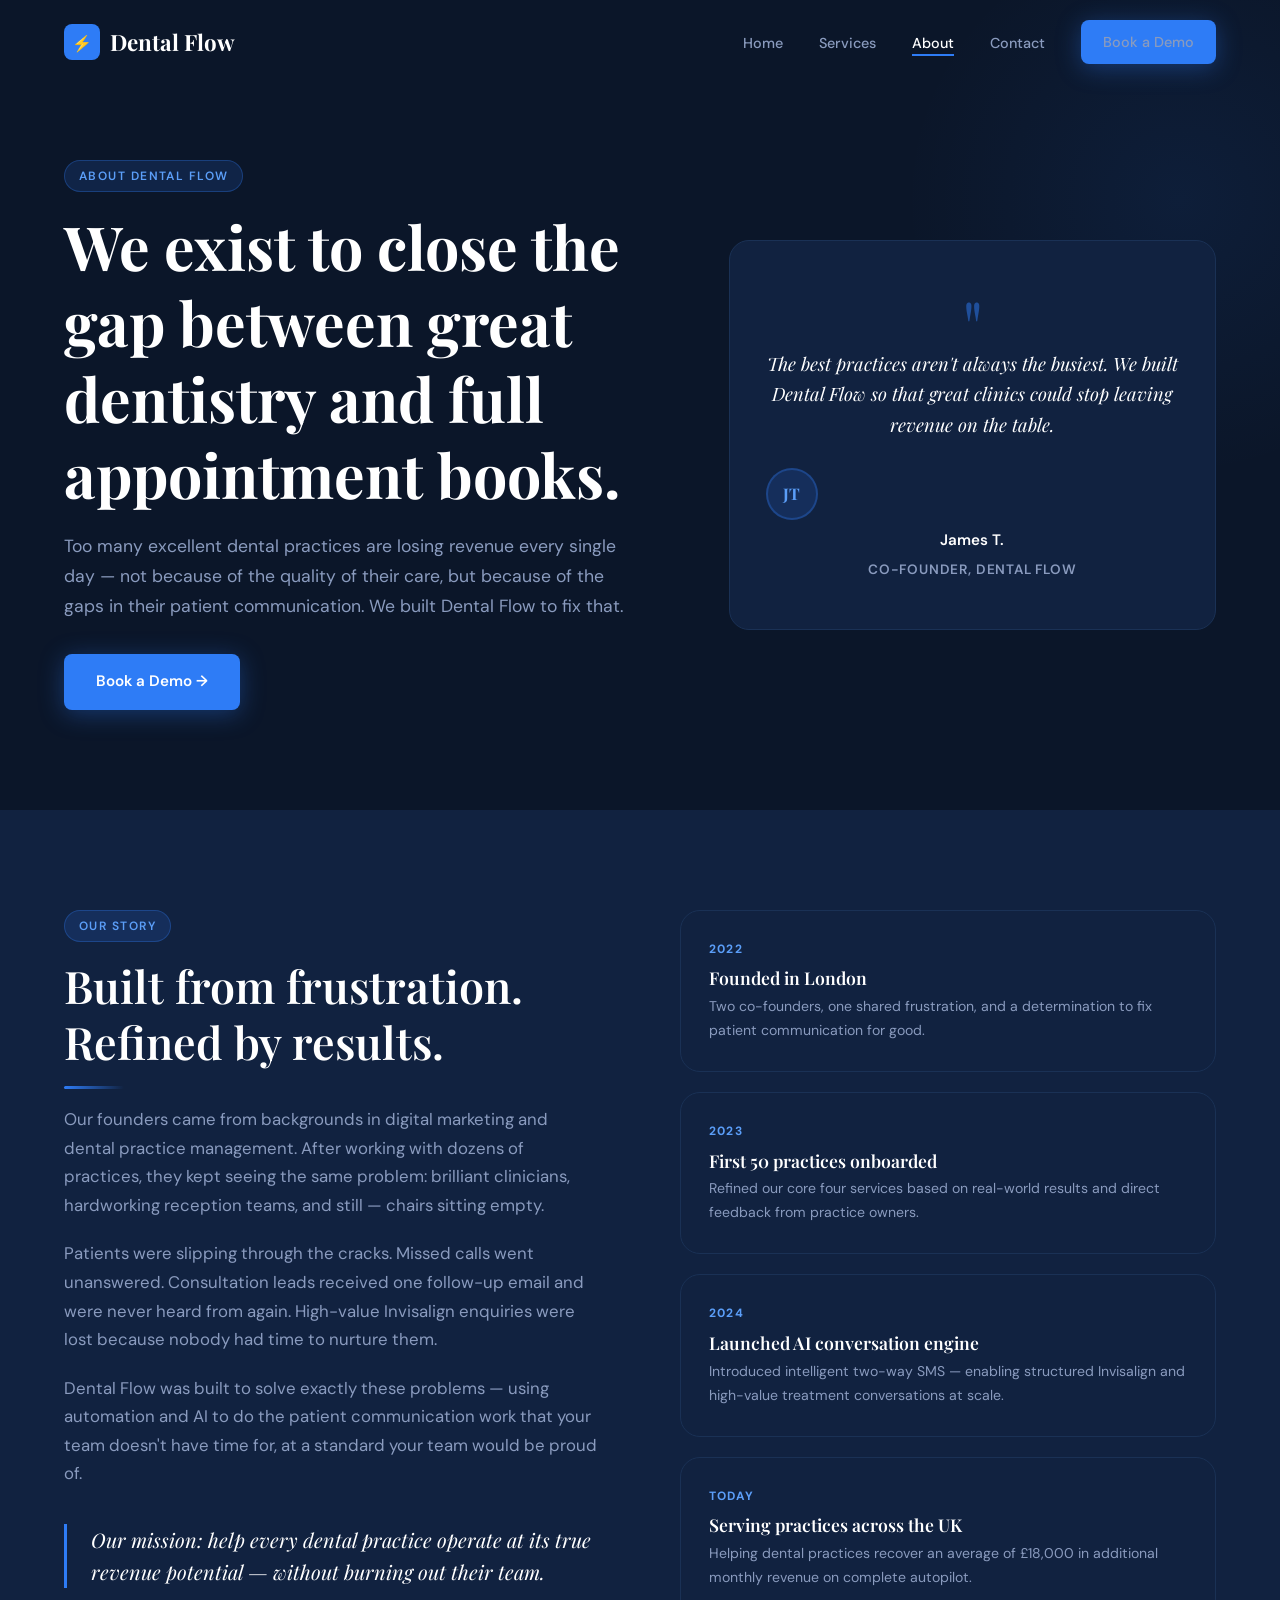
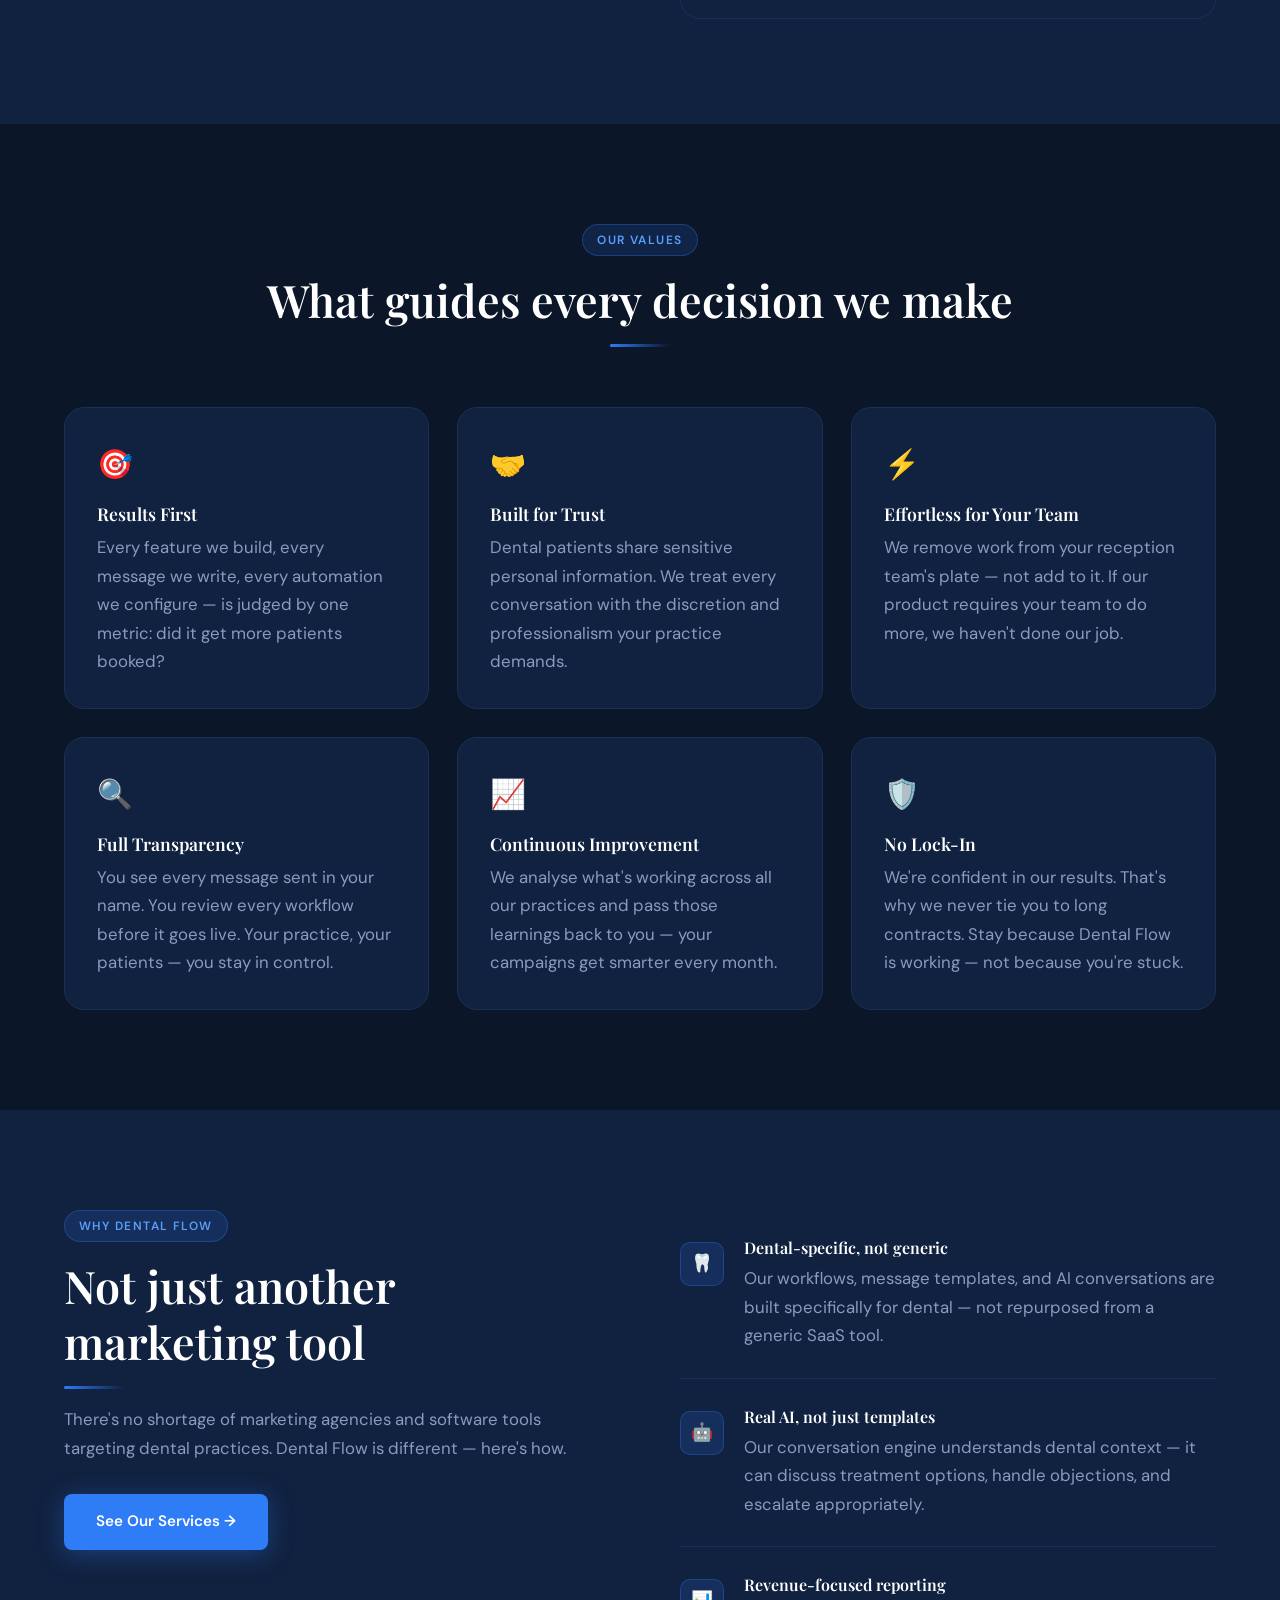
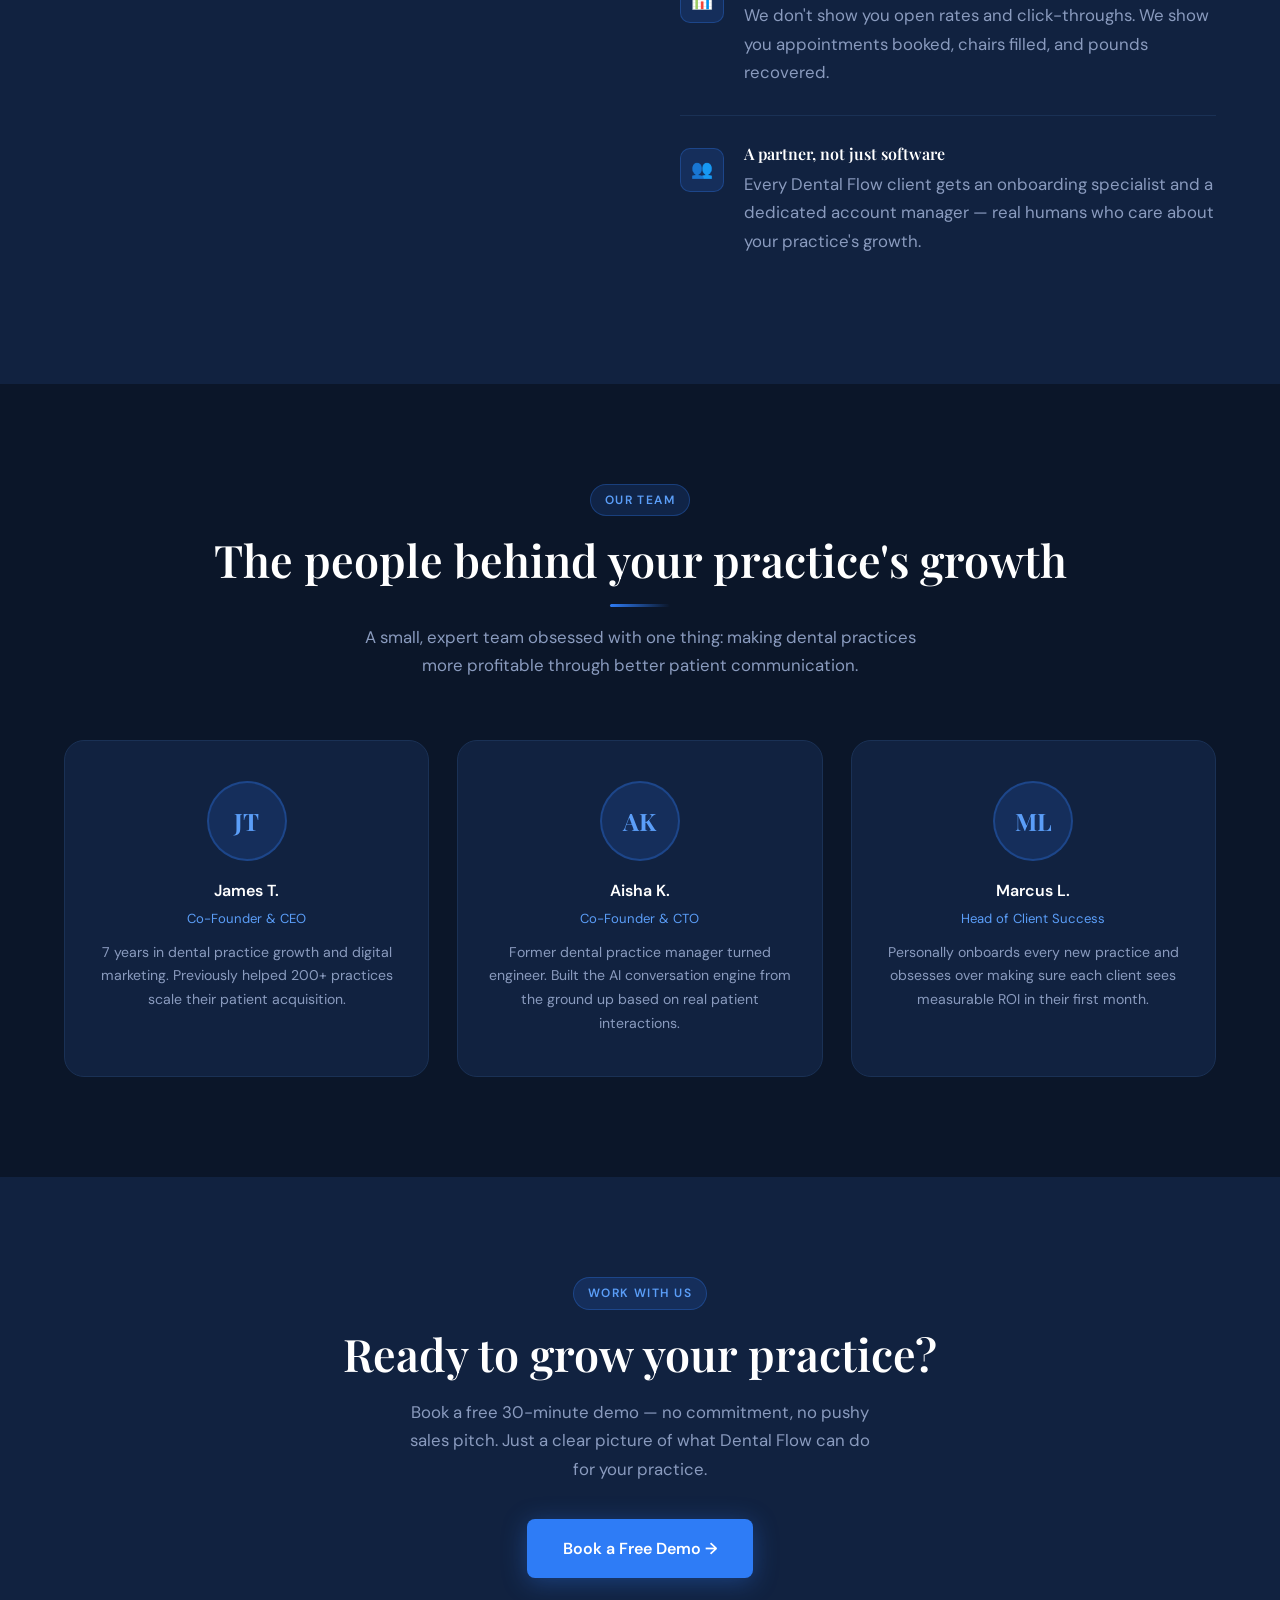
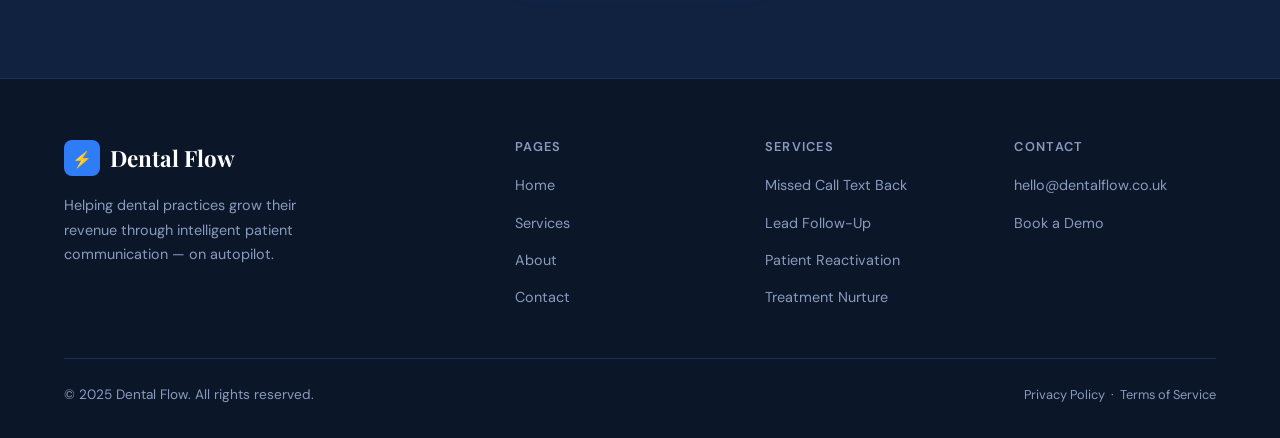
==== about.html @ a48b5366 "Add files via upload" ====
<!DOCTYPE html>
<html lang="en">
<head>
  <meta charset="UTF-8" />
  <meta name="viewport" content="width=device-width, initial-scale=1.0" />
  <title>About — Dental Flow</title>
  <meta name="description" content="Learn about Dental Flow — who we are, why we built this, and the values that drive every decision we make for dental practices." />
  <style>
/* ============================================================
   DENTAL FLOW — Global Stylesheet
   Edit colors in :root to rebrand instantly.
   Fonts: Playfair Display (headings) + DM Sans (body)
   ============================================================ */

/* ---------- Google Fonts ---------- */
@import url('https://fonts.googleapis.com/css2?family=Playfair+Display:wght@500;600;700&family=DM+Sans:wght@300;400;500;600&display=swap');

/* ---------- CSS Variables (change these to rebrand) ---------- */
:root {
  --navy:       #0B1629;   /* primary dark background */
  --navy-mid:   #112240;   /* card / section backgrounds */
  --navy-light: #1a3155;   /* borders, subtle dividers */
  --white:      #FFFFFF;
  --off-white:  #F4F7FB;   /* light-page backgrounds */
  --blue:       #2E7CF6;   /* primary accent */
  --blue-soft:  #5B9EF8;   /* lighter accent */
  --blue-glow:  rgba(46,124,246,0.15);
  --text-main:  #E8EDF5;   /* body text on dark */
  --text-muted: #8A9BBE;   /* secondary text on dark */
  --text-dark:  #1C2B45;   /* body text on light */
  --gold:       #C9A84C;   /* optional premium accent */
  --radius:     12px;
  --radius-lg:  20px;
  --shadow:     0 8px 40px rgba(0,0,0,0.25);
  --transition: 0.3s ease;
  --max-w:      1160px;
}

/* ---------- Reset ---------- */
*, *::before, *::after { box-sizing: border-box; margin: 0; padding: 0; }
html { scroll-behavior: smooth; }
body {
  font-family: 'DM Sans', sans-serif;
  font-size: 16px;
  line-height: 1.7;
  background: var(--navy);
  color: var(--text-main);
  -webkit-font-smoothing: antialiased;
}
img { max-width: 100%; display: block; }
a { color: inherit; text-decoration: none; }
ul { list-style: none; }

/* ---------- Typography ---------- */
h1, h2, h3, h4 {
  font-family: 'Playfair Display', serif;
  line-height: 1.25;
  color: var(--white);
}
h1 { font-size: clamp(2.4rem, 5vw, 3.8rem); font-weight: 700; }
h2 { font-size: clamp(1.8rem, 3.5vw, 2.8rem); font-weight: 600; }
h3 { font-size: clamp(1.2rem, 2vw, 1.5rem); font-weight: 600; }
h4 { font-size: 1.1rem; font-weight: 600; }
p { color: var(--text-muted); font-size: 1.05rem; }

/* ---------- Utilities ---------- */
.container {
  width: 90%;
  max-width: var(--max-w);
  margin: 0 auto;
}
.section { padding: 100px 0; }
.section--light {
  background: var(--off-white);
  color: var(--text-dark);
}
.section--light h1,
.section--light h2,
.section--light h3,
.section--light h4 { color: var(--text-dark); }
.section--light p { color: #4a5d7a; }
.section--mid { background: var(--navy-mid); }

.tag {
  display: inline-block;
  font-family: 'DM Sans', sans-serif;
  font-size: 0.75rem;
  font-weight: 600;
  letter-spacing: 0.12em;
  text-transform: uppercase;
  color: var(--blue-soft);
  background: var(--blue-glow);
  border: 1px solid rgba(46,124,246,0.3);
  padding: 5px 14px;
  border-radius: 50px;
  margin-bottom: 16px;
}
.center { text-align: center; }
.grid-2 { display: grid; grid-template-columns: 1fr 1fr; gap: 32px; }
.grid-3 { display: grid; grid-template-columns: repeat(3, 1fr); gap: 28px; }
.grid-4 { display: grid; grid-template-columns: repeat(4, 1fr); gap: 24px; }

/* ---------- Buttons ---------- */
.btn {
  display: inline-flex;
  align-items: center;
  gap: 8px;
  padding: 15px 32px;
  border-radius: 8px;
  font-family: 'DM Sans', sans-serif;
  font-size: 0.95rem;
  font-weight: 600;
  cursor: pointer;
  border: none;
  transition: var(--transition);
  white-space: nowrap;
}
.btn-primary {
  background: var(--blue);
  color: var(--white);
  box-shadow: 0 4px 24px rgba(46,124,246,0.35);
}
.btn-primary:hover {
  background: #1a6ae8;
  box-shadow: 0 6px 32px rgba(46,124,246,0.5);
  transform: translateY(-2px);
}
.btn-outline {
  background: transparent;
  color: var(--white);
  border: 1.5px solid rgba(255,255,255,0.3);
}
.btn-outline:hover {
  border-color: var(--blue-soft);
  color: var(--blue-soft);
  transform: translateY(-2px);
}
.btn-ghost {
  background: transparent;
  color: var(--blue-soft);
  padding: 0;
  font-size: 0.95rem;
}
.btn-ghost:hover { color: var(--white); }

/* ---------- Navigation ---------- */
nav {
  position: fixed;
  top: 0; left: 0; right: 0;
  z-index: 1000;
  padding: 20px 0;
  transition: var(--transition);
}
nav.scrolled {
  background: rgba(11,22,41,0.95);
  backdrop-filter: blur(12px);
  padding: 14px 0;
  box-shadow: 0 2px 30px rgba(0,0,0,0.3);
}
.nav-inner {
  display: flex;
  align-items: center;
  justify-content: space-between;
}

/* LOGO — replace text with <img> tag if you have a logo file */
.logo {
  display: flex;
  align-items: center;
  gap: 10px;
  font-family: 'Playfair Display', serif;
  font-size: 1.4rem;
  font-weight: 700;
  color: var(--white);
}
.logo-icon {
  width: 36px; height: 36px;
  background: var(--blue);
  border-radius: 8px;
  display: flex; align-items: center; justify-content: center;
  font-size: 1rem;
}
.nav-links {
  display: flex;
  align-items: center;
  gap: 36px;
}
.nav-links a {
  font-size: 0.9rem;
  font-weight: 500;
  color: var(--text-muted);
  transition: var(--transition);
  position: relative;
}
.nav-links a::after {
  content: '';
  position: absolute;
  bottom: -4px; left: 0; right: 0;
  height: 2px;
  background: var(--blue);
  transform: scaleX(0);
  transition: var(--transition);
}
.nav-links a:hover { color: var(--white); }
.nav-links a:hover::after { transform: scaleX(1); }
.nav-links a.active { color: var(--white); }
.nav-links a.active::after { transform: scaleX(1); }

/* Mobile hamburger */
.hamburger {
  display: none;
  flex-direction: column;
  gap: 5px;
  cursor: pointer;
  padding: 4px;
  background: none;
  border: none;
}
.hamburger span {
  display: block;
  width: 24px; height: 2px;
  background: var(--white);
  transition: var(--transition);
  border-radius: 2px;
}
.hamburger.open span:nth-child(1) { transform: translateY(7px) rotate(45deg); }
.hamburger.open span:nth-child(2) { opacity: 0; }
.hamburger.open span:nth-child(3) { transform: translateY(-7px) rotate(-45deg); }

/* ---------- Cards ---------- */
.card {
  background: var(--navy-mid);
  border: 1px solid var(--navy-light);
  border-radius: var(--radius-lg);
  padding: 36px 30px;
  transition: var(--transition);
}
.card:hover {
  border-color: rgba(46,124,246,0.4);
  box-shadow: 0 8px 40px rgba(46,124,246,0.12);
  transform: translateY(-4px);
}
.card-icon {
  width: 52px; height: 52px;
  border-radius: 12px;
  background: var(--blue-glow);
  border: 1px solid rgba(46,124,246,0.3);
  display: flex; align-items: center; justify-content: center;
  font-size: 1.4rem;
  margin-bottom: 20px;
}
.card h3 { margin-bottom: 10px; }
.card p { font-size: 0.95rem; }

/* ---------- Section Headers ---------- */
.section-header { margin-bottom: 60px; }
.section-header h2 { margin-bottom: 16px; }
.section-header p { font-size: 1.05rem; max-width: 560px; }
.section-header.center p { margin: 0 auto; }

/* ---------- Divider line ---------- */
.divider {
  width: 60px; height: 3px;
  background: linear-gradient(90deg, var(--blue), transparent);
  border-radius: 3px;
  margin: 16px 0;
}
.center .divider { margin: 16px auto; }

/* ---------- Footer ---------- */
footer {
  background: var(--navy);
  border-top: 1px solid var(--navy-light);
  padding: 60px 0 32px;
}
.footer-grid {
  display: grid;
  grid-template-columns: 2fr 1fr 1fr 1fr;
  gap: 48px;
  margin-bottom: 48px;
}
.footer-brand p {
  font-size: 0.9rem;
  margin: 16px 0 24px;
  max-width: 260px;
}
.footer-col h4 {
  font-family: 'DM Sans', sans-serif;
  font-size: 0.8rem;
  font-weight: 600;
  letter-spacing: 0.1em;
  text-transform: uppercase;
  color: var(--text-muted);
  margin-bottom: 16px;
}
.footer-col ul { display: flex; flex-direction: column; gap: 10px; }
.footer-col ul li a {
  font-size: 0.9rem;
  color: var(--text-muted);
  transition: var(--transition);
}
.footer-col ul li a:hover { color: var(--blue-soft); }
.footer-bottom {
  padding-top: 24px;
  border-top: 1px solid var(--navy-light);
  display: flex;
  align-items: center;
  justify-content: space-between;
  flex-wrap: wrap;
  gap: 12px;
}
.footer-bottom p { font-size: 0.85rem; }

/* ---------- Animations ---------- */
@keyframes fadeUp {
  from { opacity: 0; transform: translateY(28px); }
  to   { opacity: 1; transform: translateY(0); }
}
@keyframes fadeIn {
  from { opacity: 0; }
  to   { opacity: 1; }
}
@keyframes pulse-dot {
  0%, 100% { transform: scale(1); opacity: 1; }
  50%       { transform: scale(1.3); opacity: 0.6; }
}
.animate-up { animation: fadeUp 0.7s ease forwards; }
.animate-in { animation: fadeIn 0.6s ease forwards; }
[data-animate] { opacity: 0; transform: translateY(24px); transition: opacity 0.6s ease, transform 0.6s ease; }
[data-animate].visible { opacity: 1; transform: translateY(0); }

/* ---------- Form Elements ---------- */
.form-group { display: flex; flex-direction: column; gap: 6px; }
.form-group label {
  font-size: 0.85rem;
  font-weight: 600;
  color: var(--text-muted);
  letter-spacing: 0.04em;
}
.form-group input,
.form-group textarea,
.form-group select {
  background: var(--navy-mid);
  border: 1px solid var(--navy-light);
  border-radius: 8px;
  padding: 13px 16px;
  color: var(--white);
  font-family: 'DM Sans', sans-serif;
  font-size: 0.95rem;
  transition: var(--transition);
  outline: none;
  width: 100%;
}
.form-group input:focus,
.form-group textarea:focus,
.form-group select:focus {
  border-color: var(--blue);
  box-shadow: 0 0 0 3px var(--blue-glow);
}
.form-group textarea { resize: vertical; min-height: 120px; }
.form-group select option { background: var(--navy-mid); }
.form-row { display: grid; grid-template-columns: 1fr 1fr; gap: 20px; }

/* ---------- Responsive ---------- */
@media (max-width: 1024px) {
  .grid-4 { grid-template-columns: repeat(2, 1fr); }
  .footer-grid { grid-template-columns: 1fr 1fr; gap: 36px; }
}
@media (max-width: 768px) {
  .section { padding: 72px 0; }
  .grid-2, .grid-3, .grid-4 { grid-template-columns: 1fr; }
  .form-row { grid-template-columns: 1fr; }
  .nav-links {
    display: none;
    position: fixed;
    top: 0; left: 0; right: 0; bottom: 0;
    background: var(--navy);
    flex-direction: column;
    justify-content: center;
    align-items: center;
    gap: 36px;
    z-index: 999;
  }
  .nav-links.open { display: flex; }
  .nav-links a { font-size: 1.3rem; }
  .hamburger { display: flex; z-index: 1001; }
  .footer-grid { grid-template-columns: 1fr; gap: 32px; }
  .footer-bottom { flex-direction: column; text-align: center; }
}

  </style>

  <style>
    .page-hero {
      padding: 160px 0 100px;
      position: relative;
      overflow: hidden;
    }
    .page-hero::before {
      content: '';
      position: absolute;
      top: -100px; right: -200px;
      width: 600px; height: 600px;
      background: radial-gradient(circle, rgba(46,124,246,0.08) 0%, transparent 65%);
      pointer-events: none;
    }
    .page-hero-inner {
      display: grid;
      grid-template-columns: 1.2fr 1fr;
      gap: 80px;
      align-items: center;
    }
    .page-hero h1 { margin-bottom: 20px; }
    .page-hero p { font-size: 1.1rem; margin-bottom: 32px; }

    /* Mission statement pull-quote */
    .mission-quote {
      border-left: 3px solid var(--blue);
      padding-left: 24px;
      margin: 36px 0;
    }
    .mission-quote p {
      font-family: 'Playfair Display', serif;
      font-size: 1.25rem;
      font-style: italic;
      color: var(--white);
      line-height: 1.6;
    }

    /* Story section */
    .story-grid {
      display: grid;
      grid-template-columns: 1fr 1fr;
      gap: 80px;
      align-items: start;
    }
    .story-visual {
      background: var(--navy-mid);
      border: 1px solid var(--navy-light);
      border-radius: var(--radius-lg);
      padding: 48px 36px;
      text-align: center;
    }
    .big-quote {
      font-family: 'Playfair Display', serif;
      font-size: 4.5rem;
      line-height: 1;
      color: var(--blue);
      opacity: 0.5;
      margin-bottom: -12px;
    }
    .story-visual p {
      font-family: 'Playfair Display', serif;
      font-style: italic;
      font-size: 1.15rem;
      color: var(--white);
      line-height: 1.65;
      margin-bottom: 28px;
    }
    .story-name {
      font-size: 0.85rem;
      font-weight: 600;
      color: var(--text-muted);
      letter-spacing: 0.06em;
      text-transform: uppercase;
    }

    /* Values grid */
    .value-card {
      background: var(--navy-mid);
      border: 1px solid var(--navy-light);
      border-radius: var(--radius-lg);
      padding: 32px;
    }
    .value-card:hover {
      border-color: rgba(46,124,246,0.35);
    }
    .value-icon { font-size: 1.8rem; margin-bottom: 14px; }
    .value-card h3 { font-size: 1.1rem; margin-bottom: 8px; }

    /* Team section */
    .team-grid {
      display: grid;
      grid-template-columns: repeat(3, 1fr);
      gap: 28px;
    }
    .team-card {
      text-align: center;
      background: var(--navy-mid);
      border: 1px solid var(--navy-light);
      border-radius: var(--radius-lg);
      padding: 40px 28px;
      transition: var(--transition);
    }
    .team-card:hover {
      border-color: rgba(46,124,246,0.35);
      transform: translateY(-4px);
    }
    /* Replace .team-photo with an <img> tag for real team photos */
    .team-photo {
      width: 80px; height: 80px;
      border-radius: 50%;
      background: var(--blue-glow);
      border: 2px solid rgba(46,124,246,0.3);
      margin: 0 auto 16px;
      display: flex; align-items: center; justify-content: center;
      font-family: 'Playfair Display', serif;
      font-size: 1.5rem;
      font-weight: 700;
      color: var(--blue-soft);
    }
    .team-name { font-weight: 600; color: var(--white); margin-bottom: 4px; }
    .team-role { font-size: 0.82rem; color: var(--blue-soft); margin-bottom: 10px; }
    .team-card p { font-size: 0.88rem; }

    /* Difference items */
    .diff-list { display: flex; flex-direction: column; gap: 0; }
    .diff-item {
      display: grid;
      grid-template-columns: 44px 1fr;
      gap: 20px;
      align-items: start;
      padding: 28px 0;
      border-bottom: 1px solid var(--navy-light);
    }
    .diff-item:last-child { border-bottom: none; }
    .diff-icon {
      width: 44px; height: 44px;
      background: var(--blue-glow);
      border: 1px solid rgba(46,124,246,0.3);
      border-radius: 10px;
      display: flex; align-items: center; justify-content: center;
      font-size: 1.1rem;
      flex-shrink: 0;
      margin-top: 4px;
    }
    .diff-item h3 { font-size: 1rem; margin-bottom: 6px; }

    @media (max-width: 900px) {
      .page-hero-inner, .story-grid { grid-template-columns: 1fr; gap: 48px; }
      .team-grid { grid-template-columns: 1fr 1fr; }
    }
    @media (max-width: 600px) {
      .team-grid { grid-template-columns: 1fr; }
    }
  </style>
</head>
<body>

  <!-- NAV -->
  <nav id="navbar">
    <div class="container nav-inner">
      <a href="index.html" class="logo">
        <div class="logo-icon">⚡</div>
        Dental Flow
      </a>
      <ul class="nav-links" id="nav-links">
        <li><a href="index.html">Home</a></li>
        <li><a href="services.html">Services</a></li>
        <li><a href="about.html">About</a></li>
        <li><a href="contact.html">Contact</a></li>
        <li><a href="contact.html" class="btn btn-primary" style="padding:10px 22px;">Book a Demo</a></li>
      </ul>
      <button class="hamburger" id="hamburger" aria-label="Toggle menu">
        <span></span><span></span><span></span>
      </button>
    </div>
  </nav>

  <!-- PAGE HERO -->
  <section class="page-hero">
    <div class="container">
      <div class="page-hero-inner">
        <div data-animate>
          <div class="tag">About Dental Flow</div>
          <h1>We exist to close the gap between great dentistry and full appointment books.</h1>
          <p>Too many excellent dental practices are losing revenue every single day — not because of the quality of their care, but because of the gaps in their patient communication. We built Dental Flow to fix that.</p>
          <a href="contact.html" class="btn btn-primary">Book a Demo →</a>
        </div>
        <div class="story-visual" data-animate data-delay="2">
          <div class="big-quote">"</div>
          <p>The best practices aren't always the busiest. We built Dental Flow so that great clinics could stop leaving revenue on the table.</p>
          <div class="team-photo" style="width:52px;height:52px;font-size:1rem;margin:0 0 8px;">
            <!-- Replace with founder photo -->
            JT
          </div>
          <div class="team-name" style="font-size:0.95rem;">James T.</div>
          <div class="story-name">Co-founder, Dental Flow</div>
        </div>
      </div>
    </div>
  </section>

  <!-- OUR STORY -->
  <section class="section section--mid">
    <div class="container">
      <div class="story-grid">
        <div data-animate>
          <div class="tag">Our Story</div>
          <h2>Built from frustration. Refined by results.</h2>
          <div class="divider"></div>
          <p style="margin-bottom:20px;">Our founders came from backgrounds in digital marketing and dental practice management. After working with dozens of practices, they kept seeing the same problem: brilliant clinicians, hardworking reception teams, and still — chairs sitting empty.</p>
          <p style="margin-bottom:20px;">Patients were slipping through the cracks. Missed calls went unanswered. Consultation leads received one follow-up email and were never heard from again. High-value Invisalign enquiries were lost because nobody had time to nurture them.</p>
          <p>Dental Flow was built to solve exactly these problems — using automation and AI to do the patient communication work that your team doesn't have time for, at a standard your team would be proud of.</p>
          <div class="mission-quote">
            <p>Our mission: help every dental practice operate at its true revenue potential — without burning out their team.</p>
          </div>
        </div>
        <div style="display:flex; flex-direction:column; gap:20px;" data-animate data-delay="2">
          <!-- Timeline of milestones — update with real dates -->
          <div class="card" style="padding:28px;">
            <div style="font-size:0.75rem;font-weight:700;letter-spacing:0.1em;text-transform:uppercase;color:var(--blue-soft);margin-bottom:8px;">2022</div>
            <h4 style="margin-bottom:6px;">Founded in London</h4>
            <p style="font-size:0.88rem;">Two co-founders, one shared frustration, and a determination to fix patient communication for good.</p>
          </div>
          <div class="card" style="padding:28px;">
            <div style="font-size:0.75rem;font-weight:700;letter-spacing:0.1em;text-transform:uppercase;color:var(--blue-soft);margin-bottom:8px;">2023</div>
            <h4 style="margin-bottom:6px;">First 50 practices onboarded</h4>
            <p style="font-size:0.88rem;">Refined our core four services based on real-world results and direct feedback from practice owners.</p>
          </div>
          <div class="card" style="padding:28px;">
            <div style="font-size:0.75rem;font-weight:700;letter-spacing:0.1em;text-transform:uppercase;color:var(--blue-soft);margin-bottom:8px;">2024</div>
            <h4 style="margin-bottom:6px;">Launched AI conversation engine</h4>
            <p style="font-size:0.88rem;">Introduced intelligent two-way SMS — enabling structured Invisalign and high-value treatment conversations at scale.</p>
          </div>
          <div class="card" style="padding:28px;">
            <div style="font-size:0.75rem;font-weight:700;letter-spacing:0.1em;text-transform:uppercase;color:var(--blue-soft);margin-bottom:8px;">Today</div>
            <h4 style="margin-bottom:6px;">Serving practices across the UK</h4>
            <p style="font-size:0.88rem;">Helping dental practices recover an average of £18,000 in additional monthly revenue on complete autopilot.</p>
          </div>
        </div>
      </div>
    </div>
  </section>

  <!-- OUR VALUES -->
  <section class="section">
    <div class="container">
      <div class="section-header center">
        <div class="tag">Our Values</div>
        <h2>What guides every decision we make</h2>
        <div class="divider"></div>
      </div>
      <div class="grid-3">
        <div class="value-card" data-animate data-delay="1">
          <div class="value-icon">🎯</div>
          <h3>Results First</h3>
          <p>Every feature we build, every message we write, every automation we configure — is judged by one metric: did it get more patients booked?</p>
        </div>
        <div class="value-card" data-animate data-delay="2">
          <div class="value-icon">🤝</div>
          <h3>Built for Trust</h3>
          <p>Dental patients share sensitive personal information. We treat every conversation with the discretion and professionalism your practice demands.</p>
        </div>
        <div class="value-card" data-animate data-delay="3">
          <div class="value-icon">⚡</div>
          <h3>Effortless for Your Team</h3>
          <p>We remove work from your reception team's plate — not add to it. If our product requires your team to do more, we haven't done our job.</p>
        </div>
        <div class="value-card" data-animate data-delay="1">
          <div class="value-icon">🔍</div>
          <h3>Full Transparency</h3>
          <p>You see every message sent in your name. You review every workflow before it goes live. Your practice, your patients — you stay in control.</p>
        </div>
        <div class="value-card" data-animate data-delay="2">
          <div class="value-icon">📈</div>
          <h3>Continuous Improvement</h3>
          <p>We analyse what's working across all our practices and pass those learnings back to you — your campaigns get smarter every month.</p>
        </div>
        <div class="value-card" data-animate data-delay="3">
          <div class="value-icon">🛡️</div>
          <h3>No Lock-In</h3>
          <p>We're confident in our results. That's why we never tie you to long contracts. Stay because Dental Flow is working — not because you're stuck.</p>
        </div>
      </div>
    </div>
  </section>

  <!-- WHAT MAKES US DIFFERENT -->
  <section class="section section--mid">
    <div class="container">
      <div class="grid-2" style="gap:80px; align-items:start;">
        <div data-animate>
          <div class="tag">Why Dental Flow</div>
          <h2>Not just another marketing tool</h2>
          <div class="divider"></div>
          <p style="margin-bottom:32px;">There's no shortage of marketing agencies and software tools targeting dental practices. Dental Flow is different — here's how.</p>
          <a href="services.html" class="btn btn-primary">See Our Services →</a>
        </div>
        <div class="diff-list" data-animate data-delay="2">
          <div class="diff-item">
            <div class="diff-icon">🦷</div>
            <div>
              <h3>Dental-specific, not generic</h3>
              <p>Our workflows, message templates, and AI conversations are built specifically for dental — not repurposed from a generic SaaS tool.</p>
            </div>
          </div>
          <div class="diff-item">
            <div class="diff-icon">🤖</div>
            <div>
              <h3>Real AI, not just templates</h3>
              <p>Our conversation engine understands dental context — it can discuss treatment options, handle objections, and escalate appropriately.</p>
            </div>
          </div>
          <div class="diff-item">
            <div class="diff-icon">📊</div>
            <div>
              <h3>Revenue-focused reporting</h3>
              <p>We don't show you open rates and click-throughs. We show you appointments booked, chairs filled, and pounds recovered.</p>
            </div>
          </div>
          <div class="diff-item">
            <div class="diff-icon">👥</div>
            <div>
              <h3>A partner, not just software</h3>
              <p>Every Dental Flow client gets an onboarding specialist and a dedicated account manager — real humans who care about your practice's growth.</p>
            </div>
          </div>
        </div>
      </div>
    </div>
  </section>

  <!-- TEAM SECTION -->
  <!-- Replace placeholder initials/names/roles with your real team details -->
  <section class="section">
    <div class="container">
      <div class="section-header center">
        <div class="tag">Our Team</div>
        <h2>The people behind your practice's growth</h2>
        <div class="divider"></div>
        <p>A small, expert team obsessed with one thing: making dental practices more profitable through better patient communication.</p>
      </div>
      <div class="team-grid">
        <div class="team-card" data-animate data-delay="1">
          <!-- Replace .team-photo div with <img src="images/james.jpg" ...> for real photos -->
          <div class="team-photo">JT</div>
          <div class="team-name">James T.</div>
          <div class="team-role">Co-Founder & CEO</div>
          <p>7 years in dental practice growth and digital marketing. Previously helped 200+ practices scale their patient acquisition.</p>
        </div>
        <div class="team-card" data-animate data-delay="2">
          <div class="team-photo">AK</div>
          <div class="team-name">Aisha K.</div>
          <div class="team-role">Co-Founder & CTO</div>
          <p>Former dental practice manager turned engineer. Built the AI conversation engine from the ground up based on real patient interactions.</p>
        </div>
        <div class="team-card" data-animate data-delay="3">
          <div class="team-photo">ML</div>
          <div class="team-name">Marcus L.</div>
          <div class="team-role">Head of Client Success</div>
          <p>Personally onboards every new practice and obsesses over making sure each client sees measurable ROI in their first month.</p>
        </div>
      </div>
    </div>
  </section>

  <!-- CTA -->
  <section class="section section--mid">
    <div class="container" style="text-align:center;">
      <div class="tag">Work With Us</div>
      <h2>Ready to grow your practice?</h2>
      <p style="max-width:460px;margin:16px auto 36px;">Book a free 30-minute demo — no commitment, no pushy sales pitch. Just a clear picture of what Dental Flow can do for your practice.</p>
      <a href="contact.html" class="btn btn-primary" style="font-size:1rem;padding:16px 36px;">Book a Free Demo →</a>
    </div>
  </section>

  <!-- FOOTER -->
  <footer>
    <div class="container">
      <div class="footer-grid">
        <div class="footer-brand">
          <a href="index.html" class="logo"><div class="logo-icon">⚡</div>Dental Flow</a>
          <p>Helping dental practices grow their revenue through intelligent patient communication — on autopilot.</p>
        </div>
        <div class="footer-col">
          <h4>Pages</h4>
          <ul>
            <li><a href="index.html">Home</a></li>
            <li><a href="services.html">Services</a></li>
            <li><a href="about.html">About</a></li>
            <li><a href="contact.html">Contact</a></li>
          </ul>
        </div>
        <div class="footer-col">
          <h4>Services</h4>
          <ul>
            <li><a href="services.html#missed-call">Missed Call Text Back</a></li>
            <li><a href="services.html#lead-followup">Lead Follow-Up</a></li>
            <li><a href="services.html#reactivation">Patient Reactivation</a></li>
            <li><a href="services.html#treatment-nurture">Treatment Nurture</a></li>
          </ul>
        </div>
        <div class="footer-col">
          <h4>Contact</h4>
          <ul>
            <li><a href="mailto:hello@dentalflow.co.uk">hello@dentalflow.co.uk</a></li>
            <li><a href="contact.html">Book a Demo</a></li>
          </ul>
        </div>
      </div>
      <div class="footer-bottom">
        <p>© 2025 Dental Flow. All rights reserved.</p>
        <p style="font-size:0.8rem;">
          <a href="#" style="color:var(--text-muted);">Privacy Policy</a> &nbsp;·&nbsp;
          <a href="#" style="color:var(--text-muted);">Terms of Service</a>
        </p>
      </div>
    </div>
  </footer>
  <script>
/* ============================================================
   DENTAL FLOW — Global JavaScript
   Covers: sticky nav, mobile menu, scroll animations,
           FAQ accordion, form validation, counter animation
   ============================================================ */

/* ---- Sticky Navigation ---- */
// Adds 'scrolled' class to <nav> after user scrolls 50px
const nav = document.getElementById('navbar');
window.addEventListener('scroll', () => {
  if (window.scrollY > 50) {
    nav.classList.add('scrolled');
  } else {
    nav.classList.remove('scrolled');
  }
});

/* ---- Mobile Menu Toggle ---- */
// Toggles open/close of the mobile nav overlay
const hamburger = document.getElementById('hamburger');
const navLinks  = document.getElementById('nav-links');

if (hamburger && navLinks) {
  hamburger.addEventListener('click', () => {
    hamburger.classList.toggle('open');
    navLinks.classList.toggle('open');
    // Prevent body scroll when menu is open
    document.body.style.overflow = navLinks.classList.contains('open') ? 'hidden' : '';
  });

  // Close menu when a nav link is clicked
  navLinks.querySelectorAll('a').forEach(link => {
    link.addEventListener('click', () => {
      hamburger.classList.remove('open');
      navLinks.classList.remove('open');
      document.body.style.overflow = '';
    });
  });
}

/* ---- Scroll-Triggered Animations ---- */
// Elements with [data-animate] fade up when they enter the viewport
const animatedEls = document.querySelectorAll('[data-animate]');
const observer = new IntersectionObserver(
  (entries) => {
    entries.forEach((entry, i) => {
      if (entry.isIntersecting) {
        // Stagger delay for groups of cards
        const delay = entry.target.dataset.delay || 0;
        setTimeout(() => {
          entry.target.classList.add('visible');
        }, delay * 100);
        observer.unobserve(entry.target);
      }
    });
  },
  { threshold: 0.12 }
);
animatedEls.forEach(el => observer.observe(el));

/* ---- FAQ Accordion ---- */
// Click a question to expand/collapse its answer
const faqItems = document.querySelectorAll('.faq-item');
faqItems.forEach(item => {
  const question = item.querySelector('.faq-question');
  if (question) {
    question.addEventListener('click', () => {
      const isOpen = item.classList.contains('open');
      // Close all other open items
      faqItems.forEach(i => i.classList.remove('open'));
      // Toggle current
      if (!isOpen) item.classList.add('open');
    });
  }
});

/* ---- Animated Number Counters ---- */
// Elements with class .counter and a data-target value will count up
function animateCounter(el) {
  const target   = parseInt(el.dataset.target, 10);
  const duration = 1800; // ms
  const step     = target / (duration / 16);
  let current    = 0;
  const timer = setInterval(() => {
    current += step;
    if (current >= target) {
      current = target;
      clearInterval(timer);
    }
    el.textContent = Math.floor(current).toLocaleString() + (el.dataset.suffix || '');
  }, 16);
}
const counterEls = document.querySelectorAll('.counter');
const counterObserver = new IntersectionObserver(entries => {
  entries.forEach(entry => {
    if (entry.isIntersecting) {
      animateCounter(entry.target);
      counterObserver.unobserve(entry.target);
    }
  });
}, { threshold: 0.5 });
counterEls.forEach(el => counterObserver.observe(el));

/* ---- Contact Form Validation ---- */
// Basic client-side validation — swap for real submission logic as needed
const contactForm = document.getElementById('contact-form');
if (contactForm) {
  contactForm.addEventListener('submit', (e) => {
    e.preventDefault();
    const name    = contactForm.querySelector('#name');
    const email   = contactForm.querySelector('#email');
    const message = contactForm.querySelector('#message');
    let valid = true;

    // Clear previous errors
    contactForm.querySelectorAll('.field-error').forEach(el => el.remove());

    function showError(field, msg) {
      field.style.borderColor = '#e74c3c';
      const err = document.createElement('span');
      err.className = 'field-error';
      err.style.cssText = 'color:#e74c3c;font-size:0.8rem;margin-top:4px;display:block;';
      err.textContent = msg;
      field.parentNode.appendChild(err);
      valid = false;
    }

    if (!name.value.trim())           showError(name, 'Please enter your name.');
    if (!email.value.includes('@'))   showError(email, 'Please enter a valid email.');
    if (!message.value.trim())        showError(message, 'Please add a message.');

    if (valid) {
      // ---- Replace this block with your real form submission (e.g. fetch to API) ----
      const btn = contactForm.querySelector('button[type="submit"]');
      btn.textContent = '✓ Message Sent!';
      btn.style.background = '#27ae60';
      btn.disabled = true;
      contactForm.reset();
      setTimeout(() => {
        btn.textContent = 'Send Message';
        btn.style.background = '';
        btn.disabled = false;
      }, 4000);
    }
  });
}

/* ---- Active Nav Link Highlight ---- */
// Highlights the nav link matching the current page
const currentPath = window.location.pathname.split('/').pop() || 'index.html';
document.querySelectorAll('.nav-links a').forEach(link => {
  const href = link.getAttribute('href');
  if (href === currentPath || (currentPath === '' && href === 'index.html')) {
    link.classList.add('active');
  }
});

  </script>
</body>
</html>
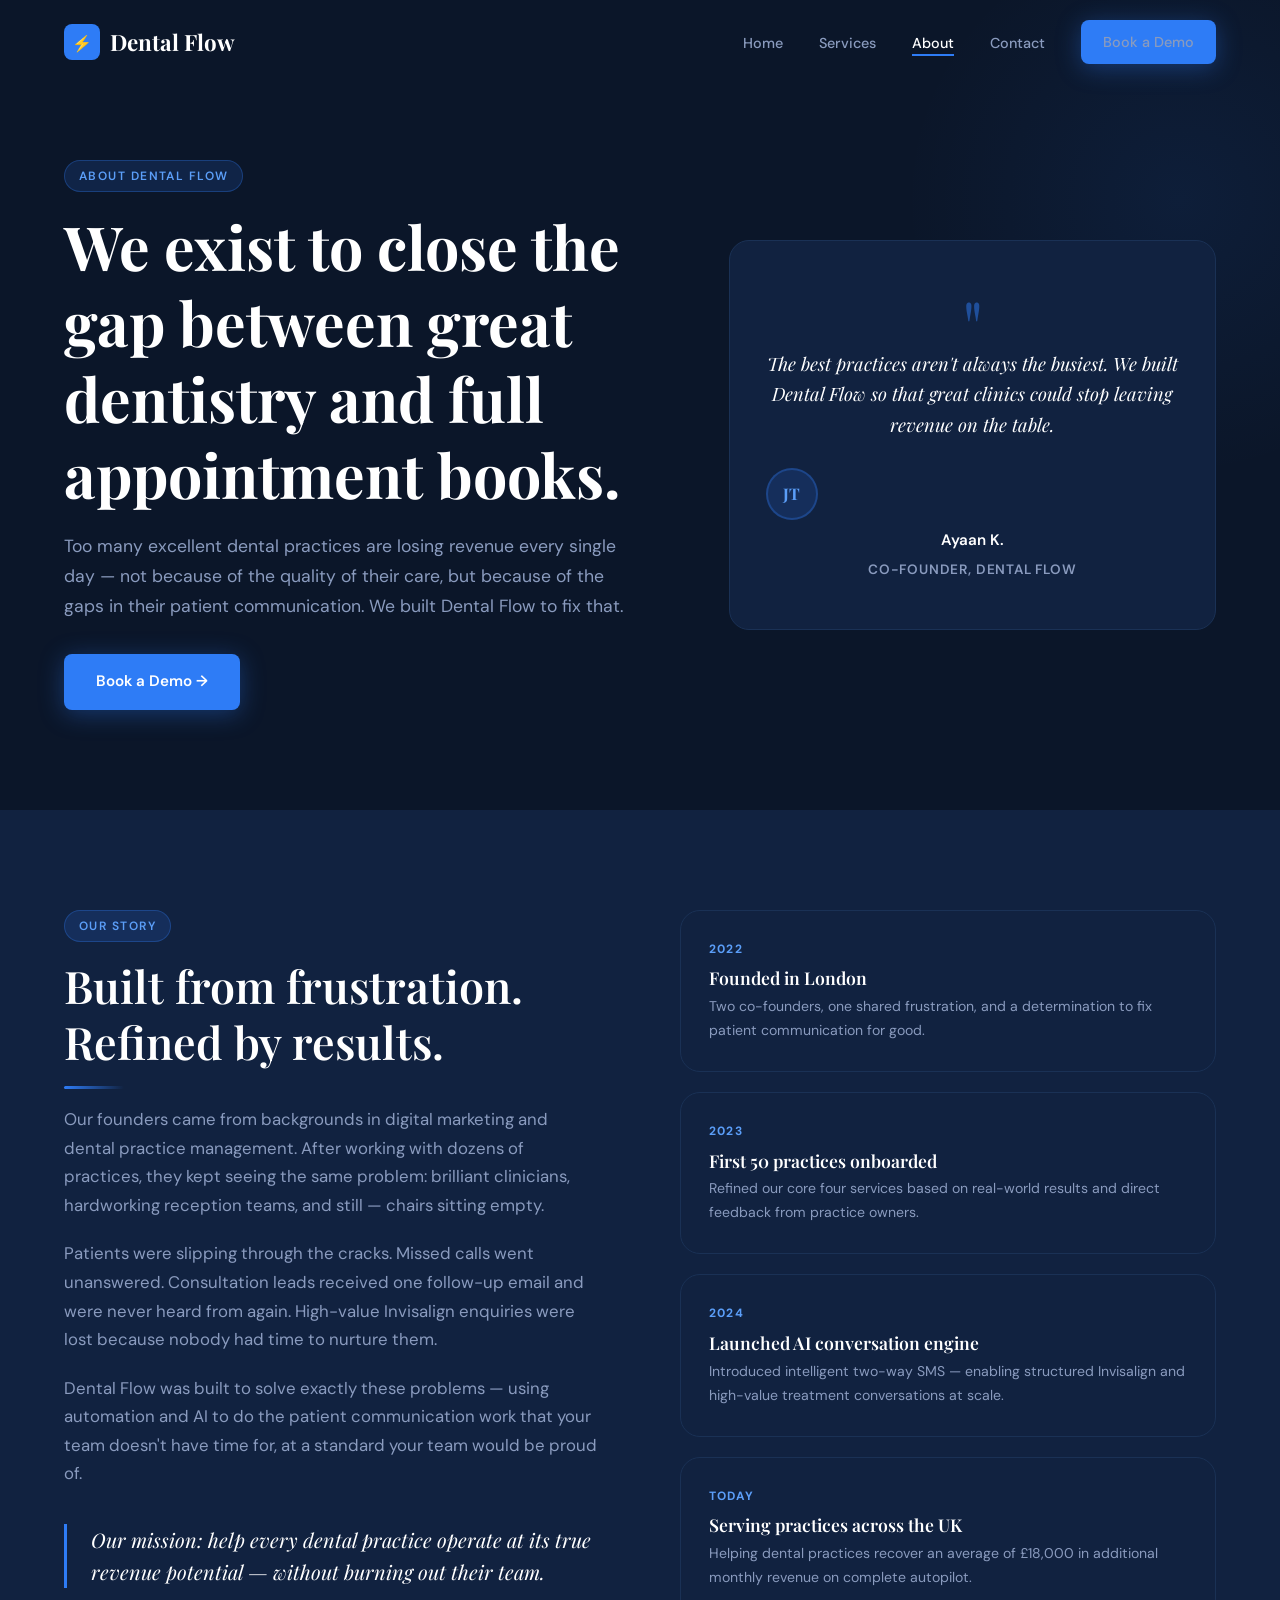
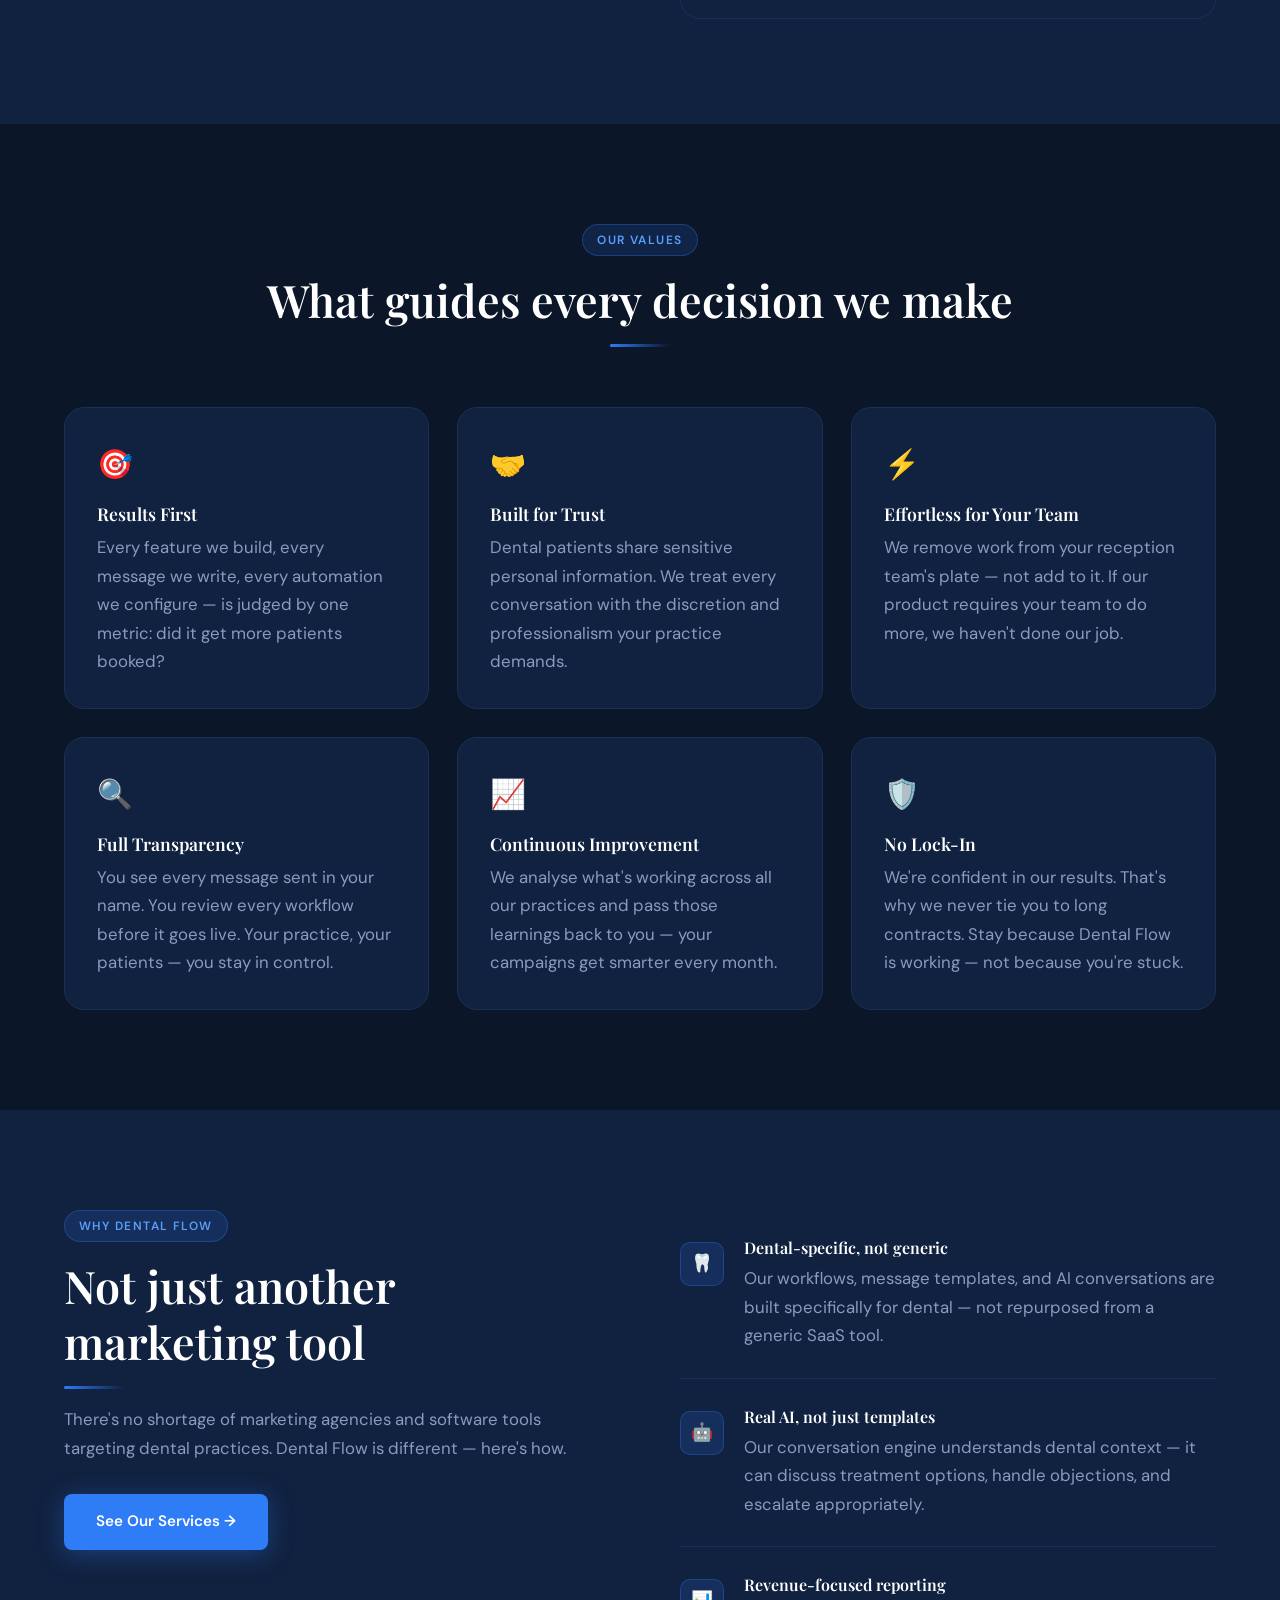
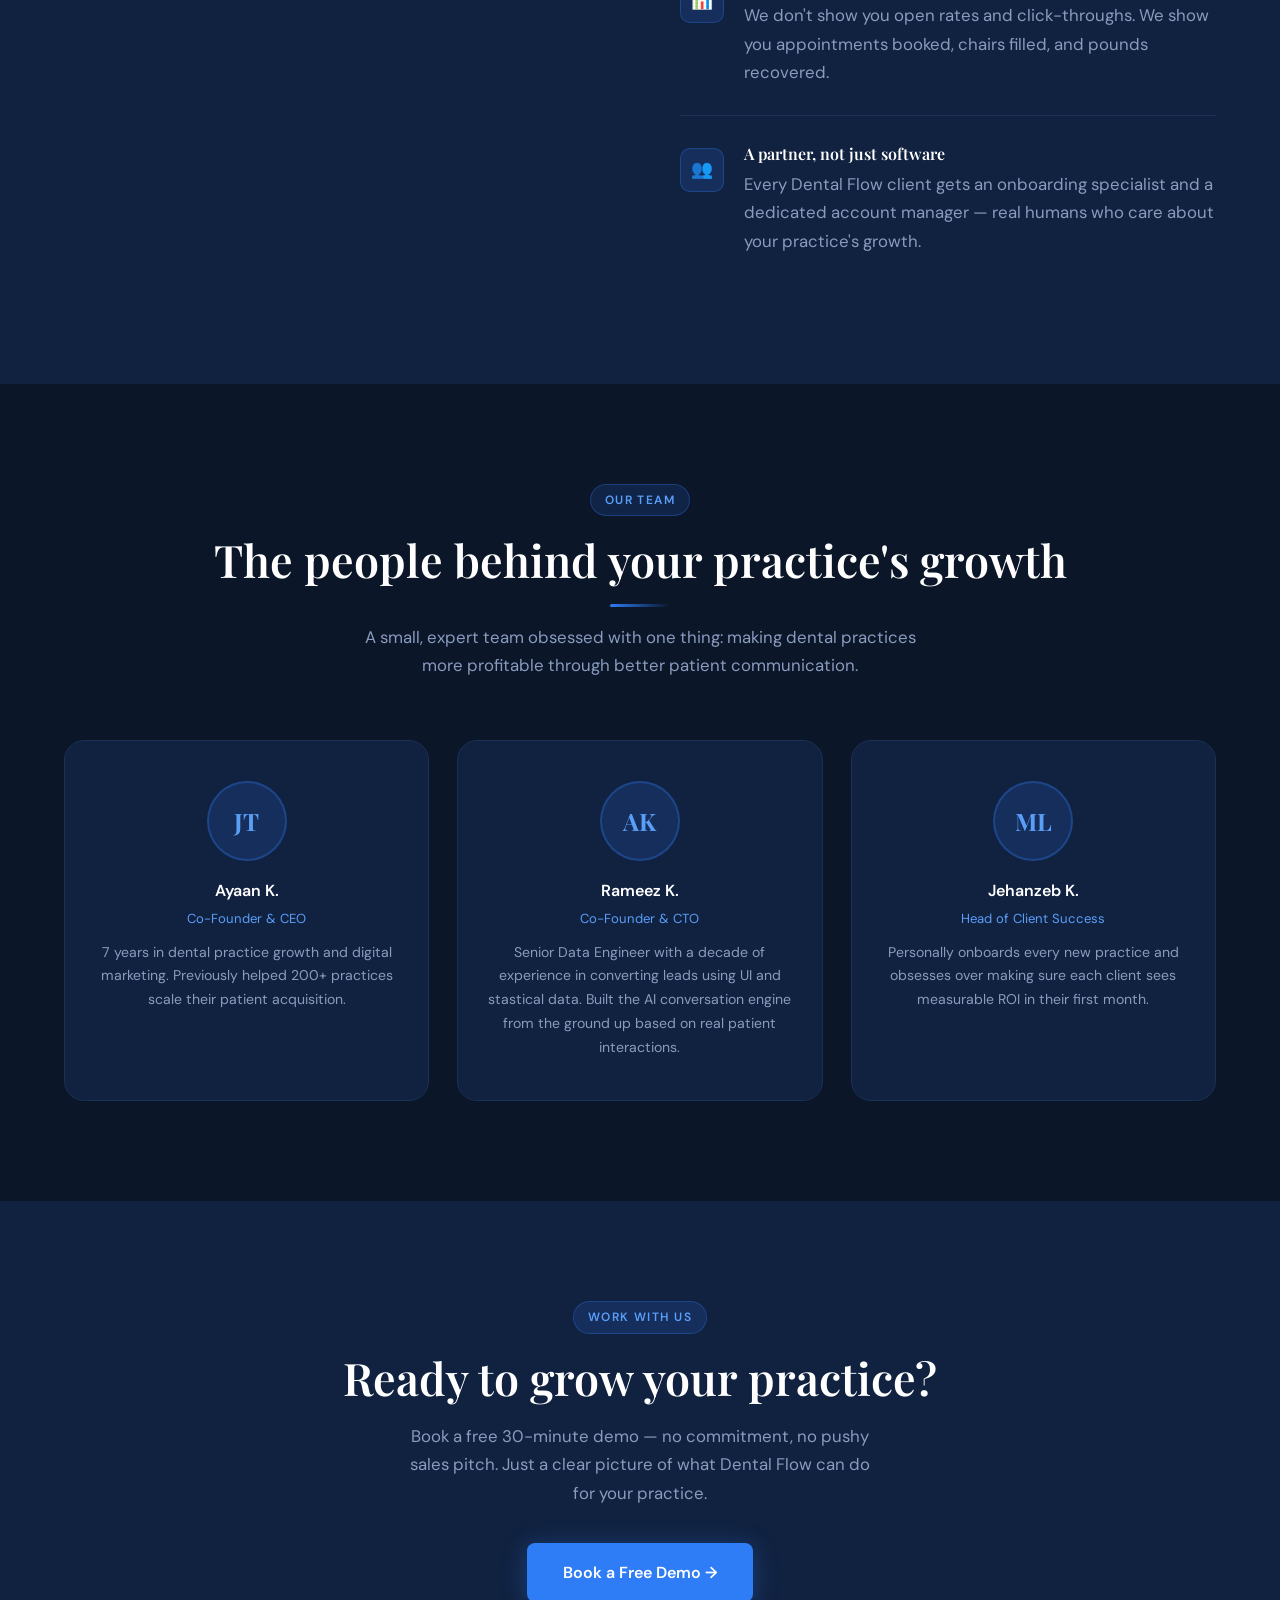
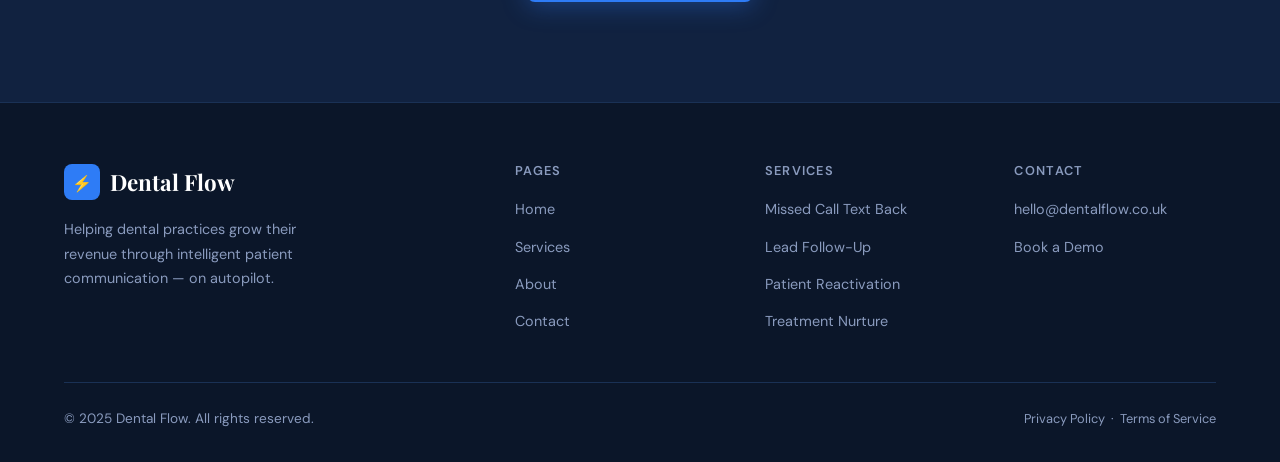
==== commit a9879812: "Update about.html" ====
--- a/about.html
+++ b/about.html
@@ -584,7 +584,7 @@
             <!-- Replace with founder photo -->
             JT
           </div>
-          <div class="team-name" style="font-size:0.95rem;">James T.</div>
+          <div class="team-name" style="font-size:0.95rem;">Ayaan K.</div>
           <div class="story-name">Co-founder, Dental Flow</div>
         </div>
       </div>
@@ -735,19 +735,19 @@
         <div class="team-card" data-animate data-delay="1">
           <!-- Replace .team-photo div with <img src="images/james.jpg" ...> for real photos -->
           <div class="team-photo">JT</div>
-          <div class="team-name">James T.</div>
+          <div class="team-name">Ayaan K.</div>
           <div class="team-role">Co-Founder & CEO</div>
           <p>7 years in dental practice growth and digital marketing. Previously helped 200+ practices scale their patient acquisition.</p>
         </div>
         <div class="team-card" data-animate data-delay="2">
           <div class="team-photo">AK</div>
-          <div class="team-name">Aisha K.</div>
+          <div class="team-name">Rameez K.</div>
           <div class="team-role">Co-Founder & CTO</div>
-          <p>Former dental practice manager turned engineer. Built the AI conversation engine from the ground up based on real patient interactions.</p>
+          <p>Senior Data Engineer with a decade of experience in converting leads using UI and stastical data. Built the AI conversation engine from the ground up based on real patient interactions.</p>
         </div>
         <div class="team-card" data-animate data-delay="3">
           <div class="team-photo">ML</div>
-          <div class="team-name">Marcus L.</div>
+          <div class="team-name">Jehanzeb K.</div>
           <div class="team-role">Head of Client Success</div>
           <p>Personally onboards every new practice and obsesses over making sure each client sees measurable ROI in their first month.</p>
         </div>
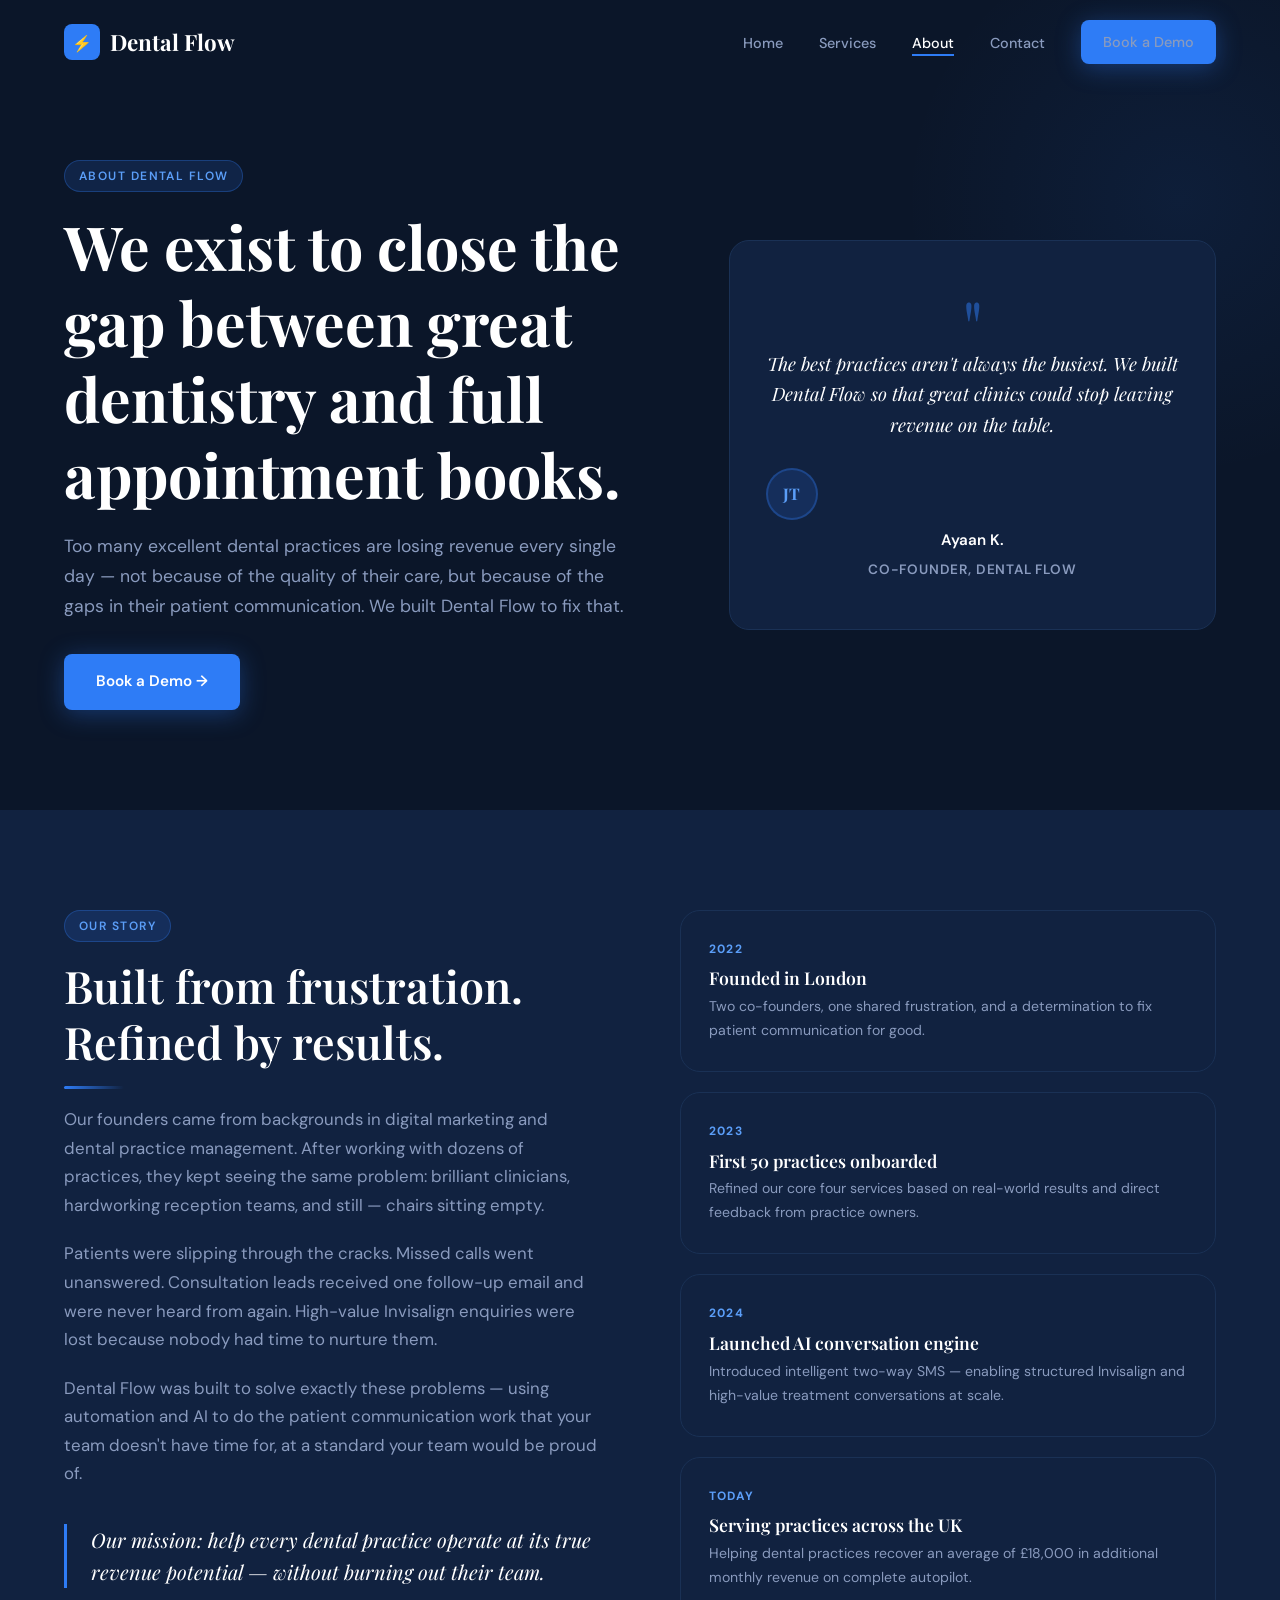
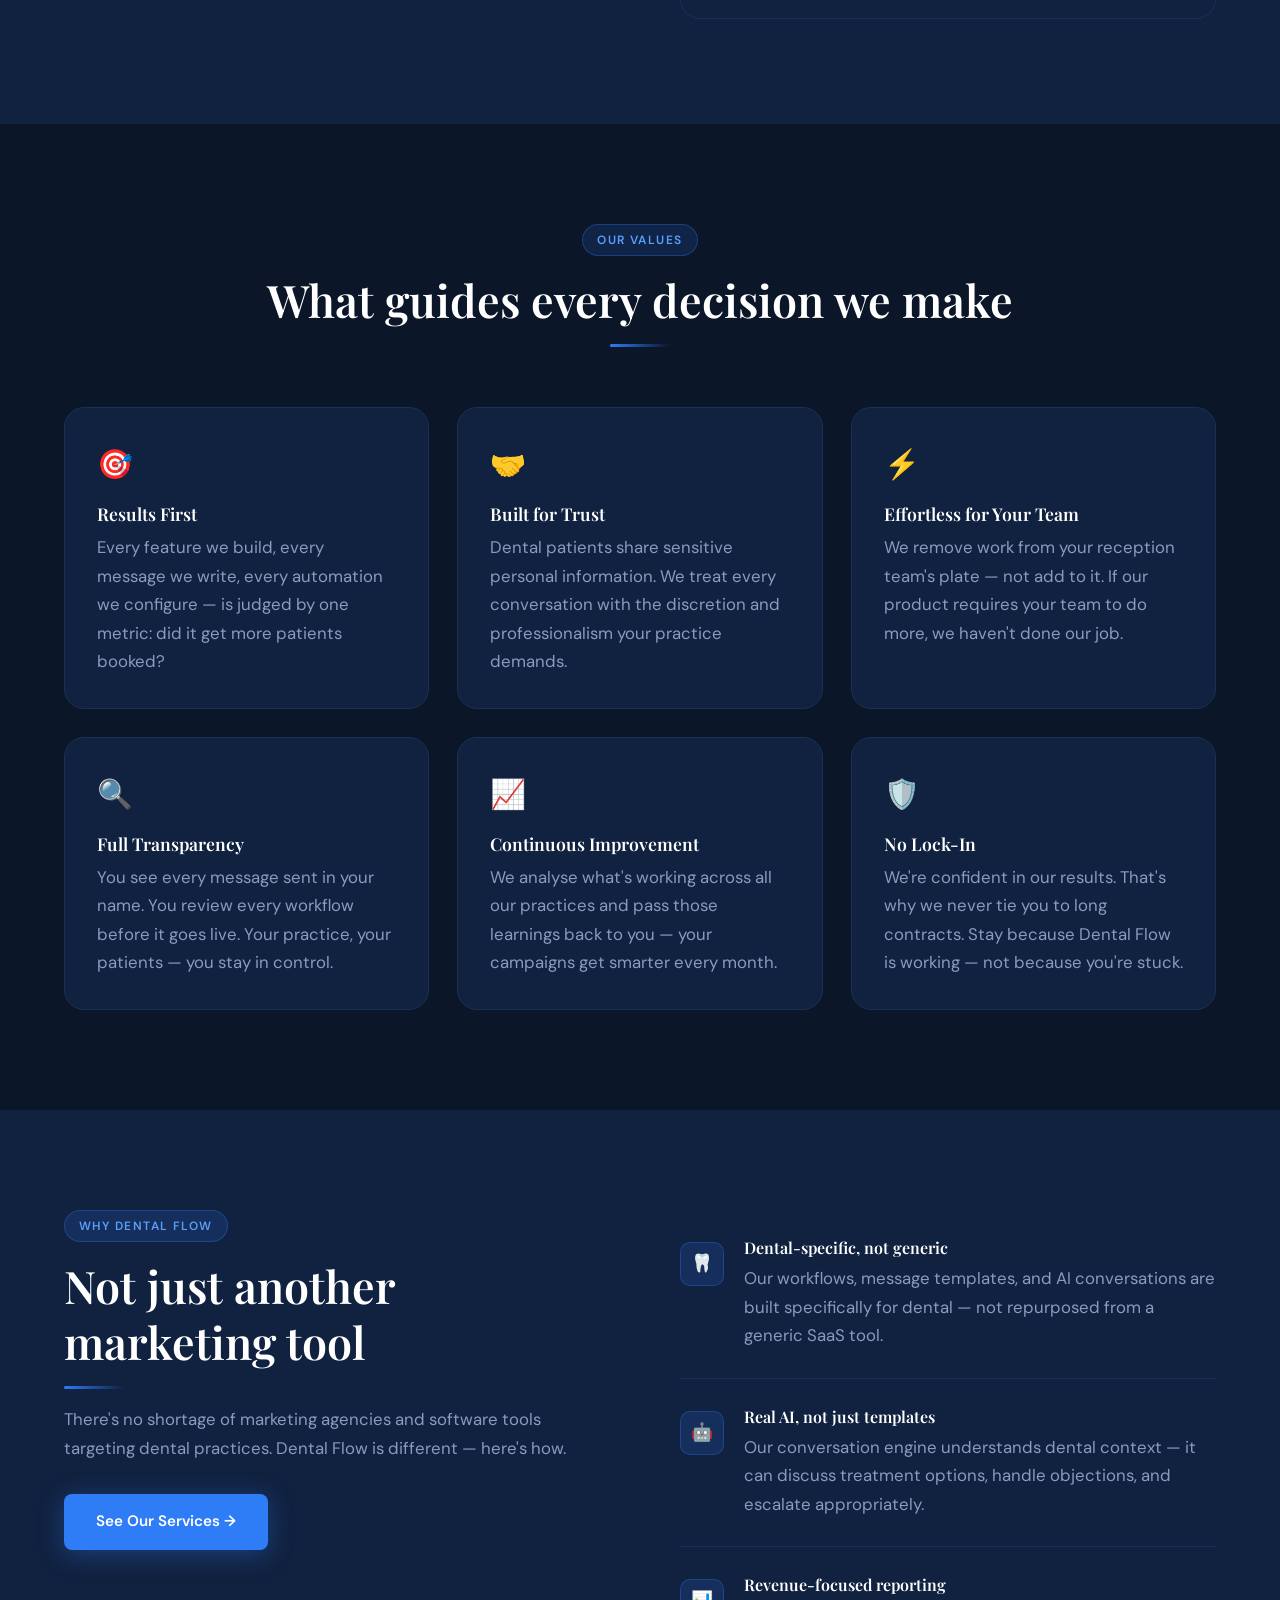
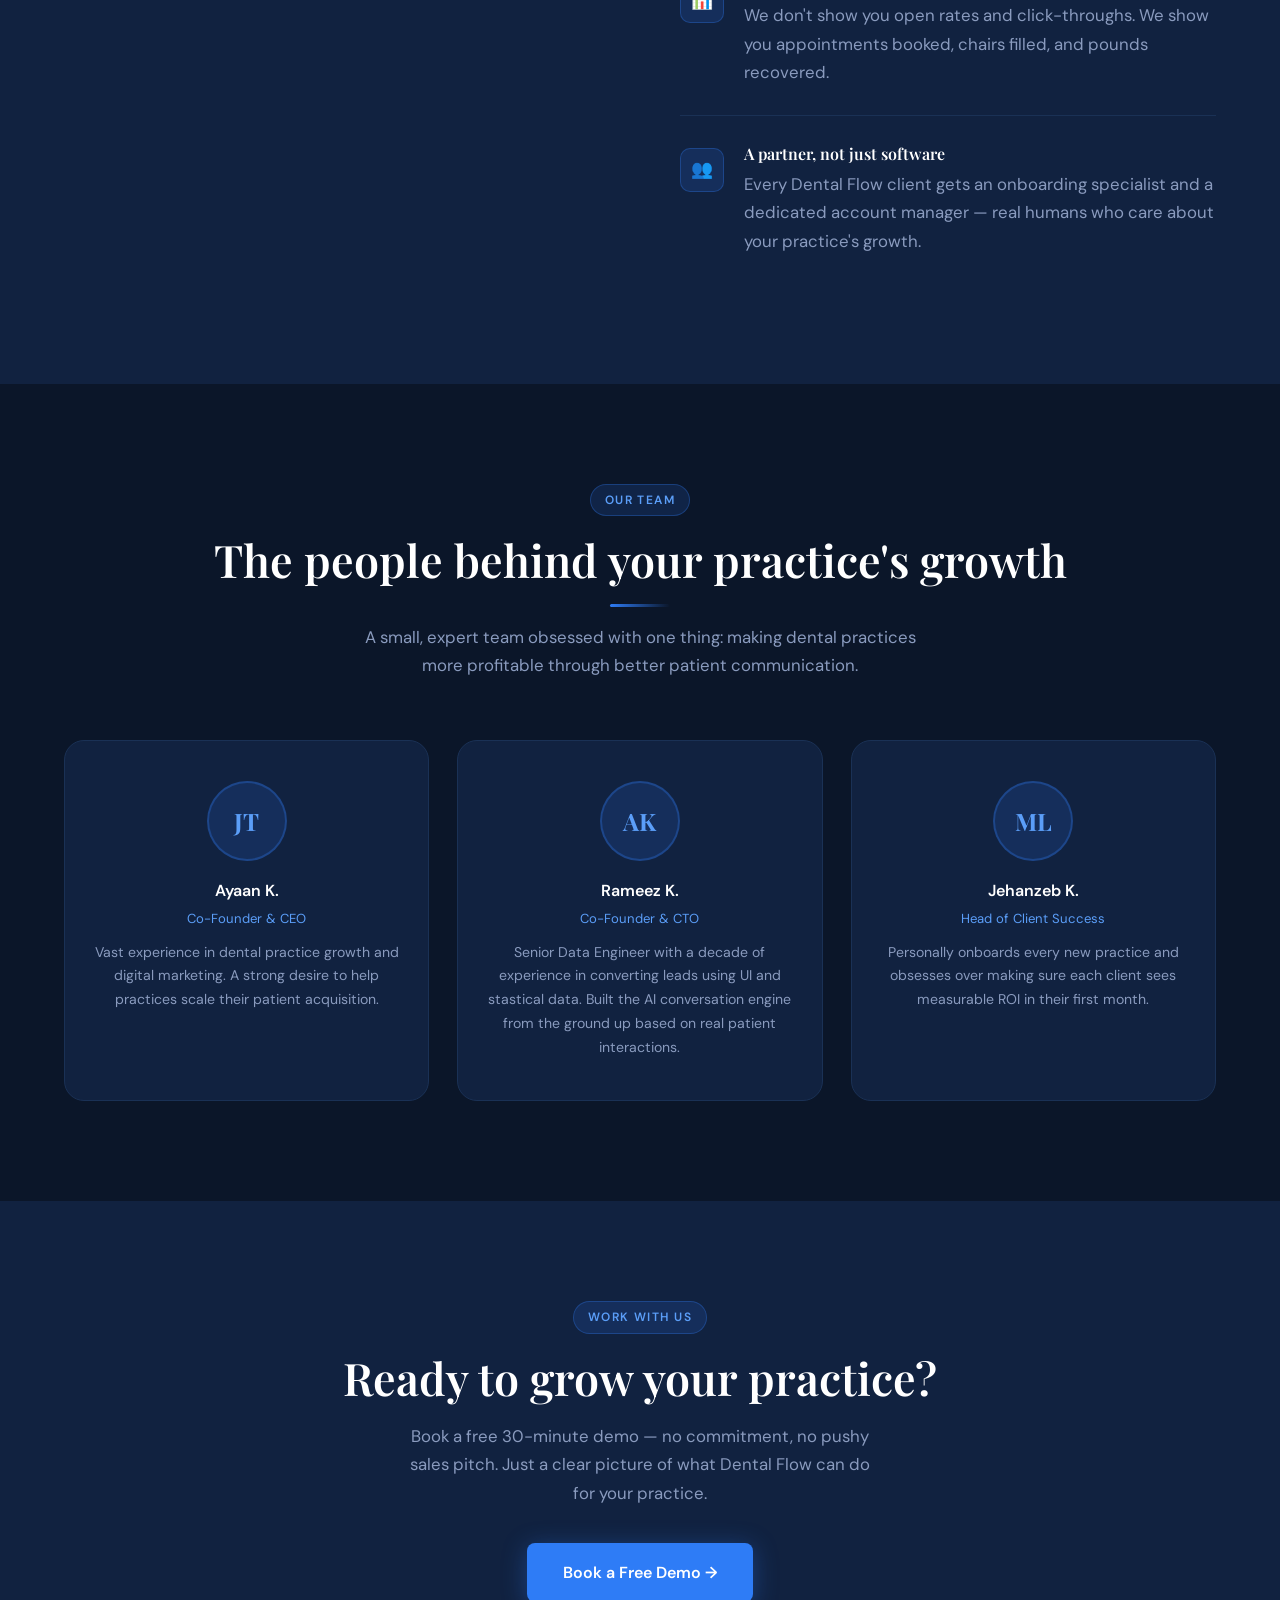
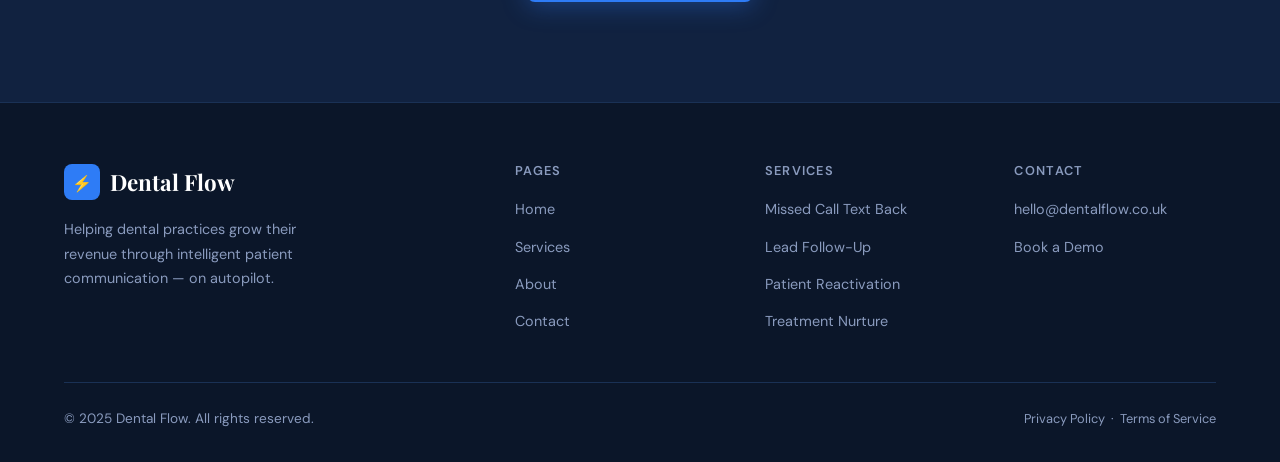
==== commit 1e586273: "Update about.html" ====
--- a/about.html
+++ b/about.html
@@ -737,7 +737,7 @@
           <div class="team-photo">JT</div>
           <div class="team-name">Ayaan K.</div>
           <div class="team-role">Co-Founder & CEO</div>
-          <p>7 years in dental practice growth and digital marketing. Previously helped 200+ practices scale their patient acquisition.</p>
+          <p>Vast experience in dental practice growth and digital marketing. A strong desire to help practices scale their patient acquisition.</p>
         </div>
         <div class="team-card" data-animate data-delay="2">
           <div class="team-photo">AK</div>
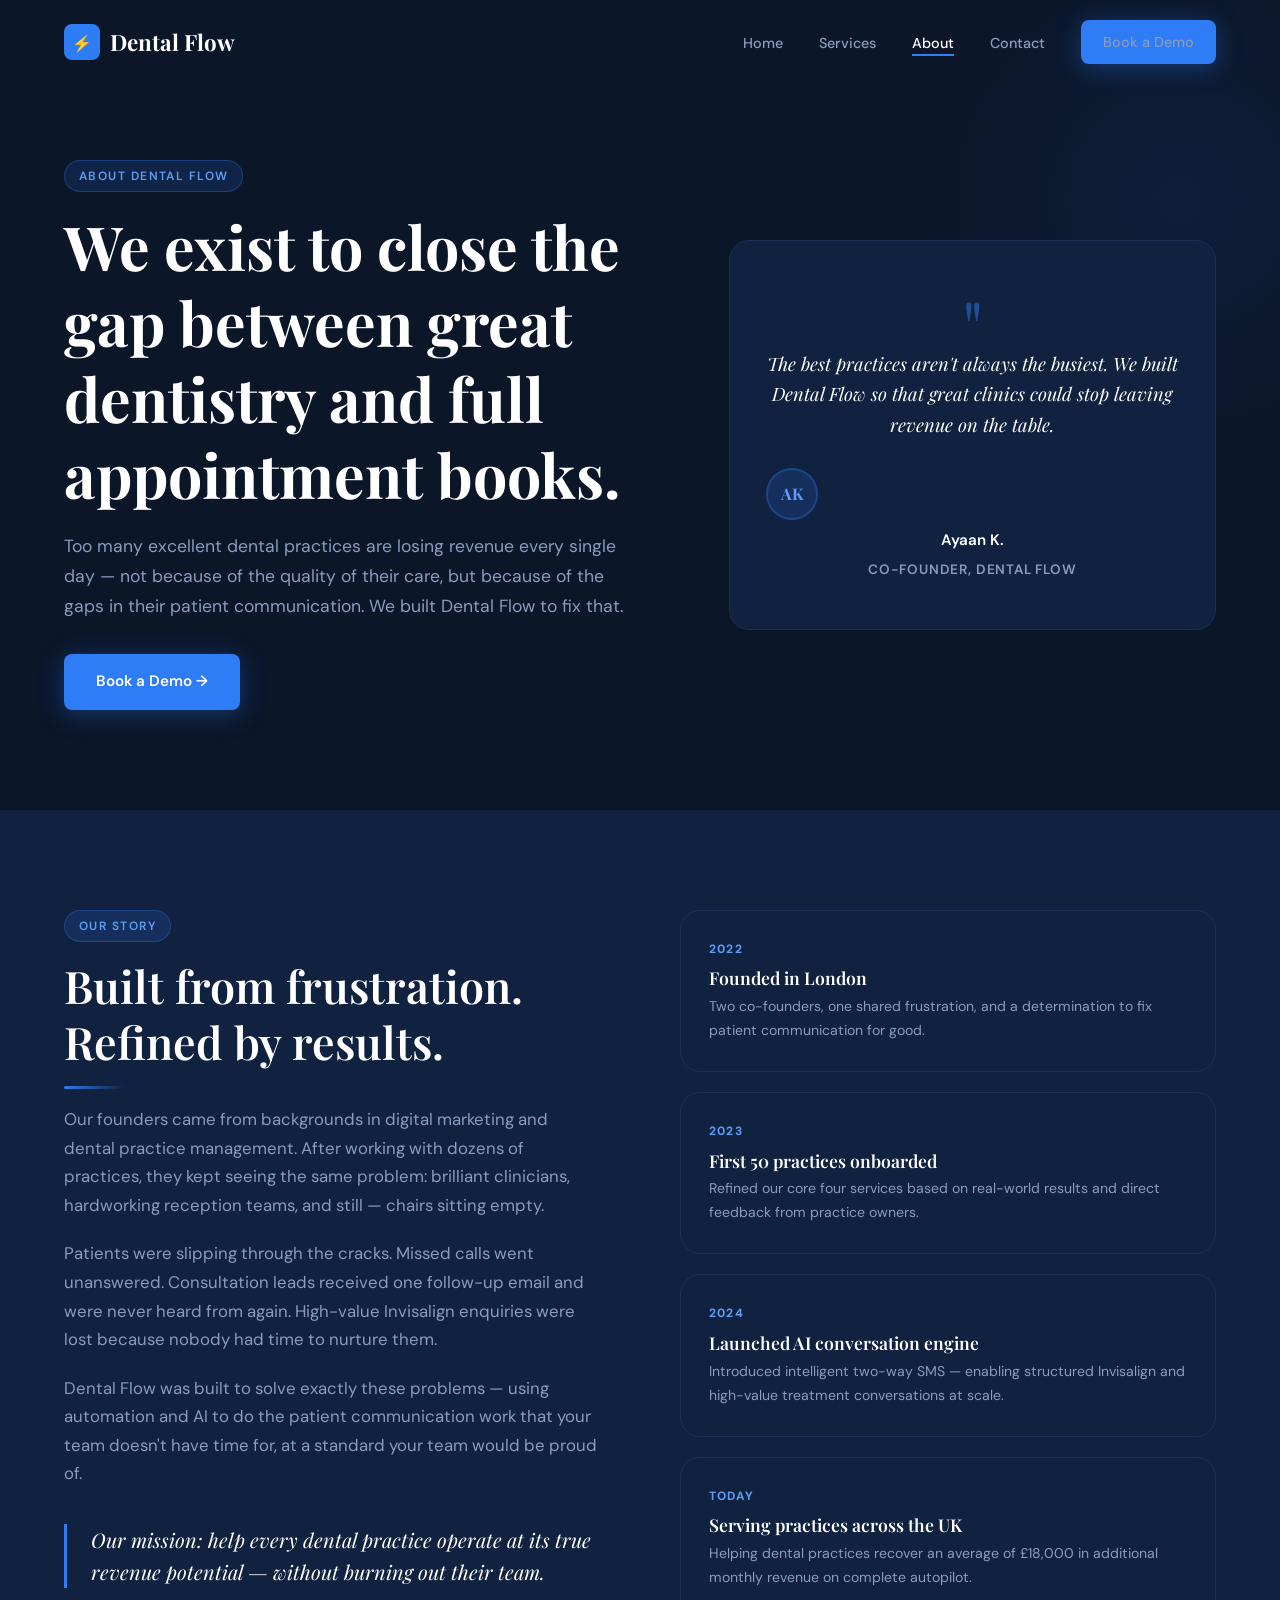
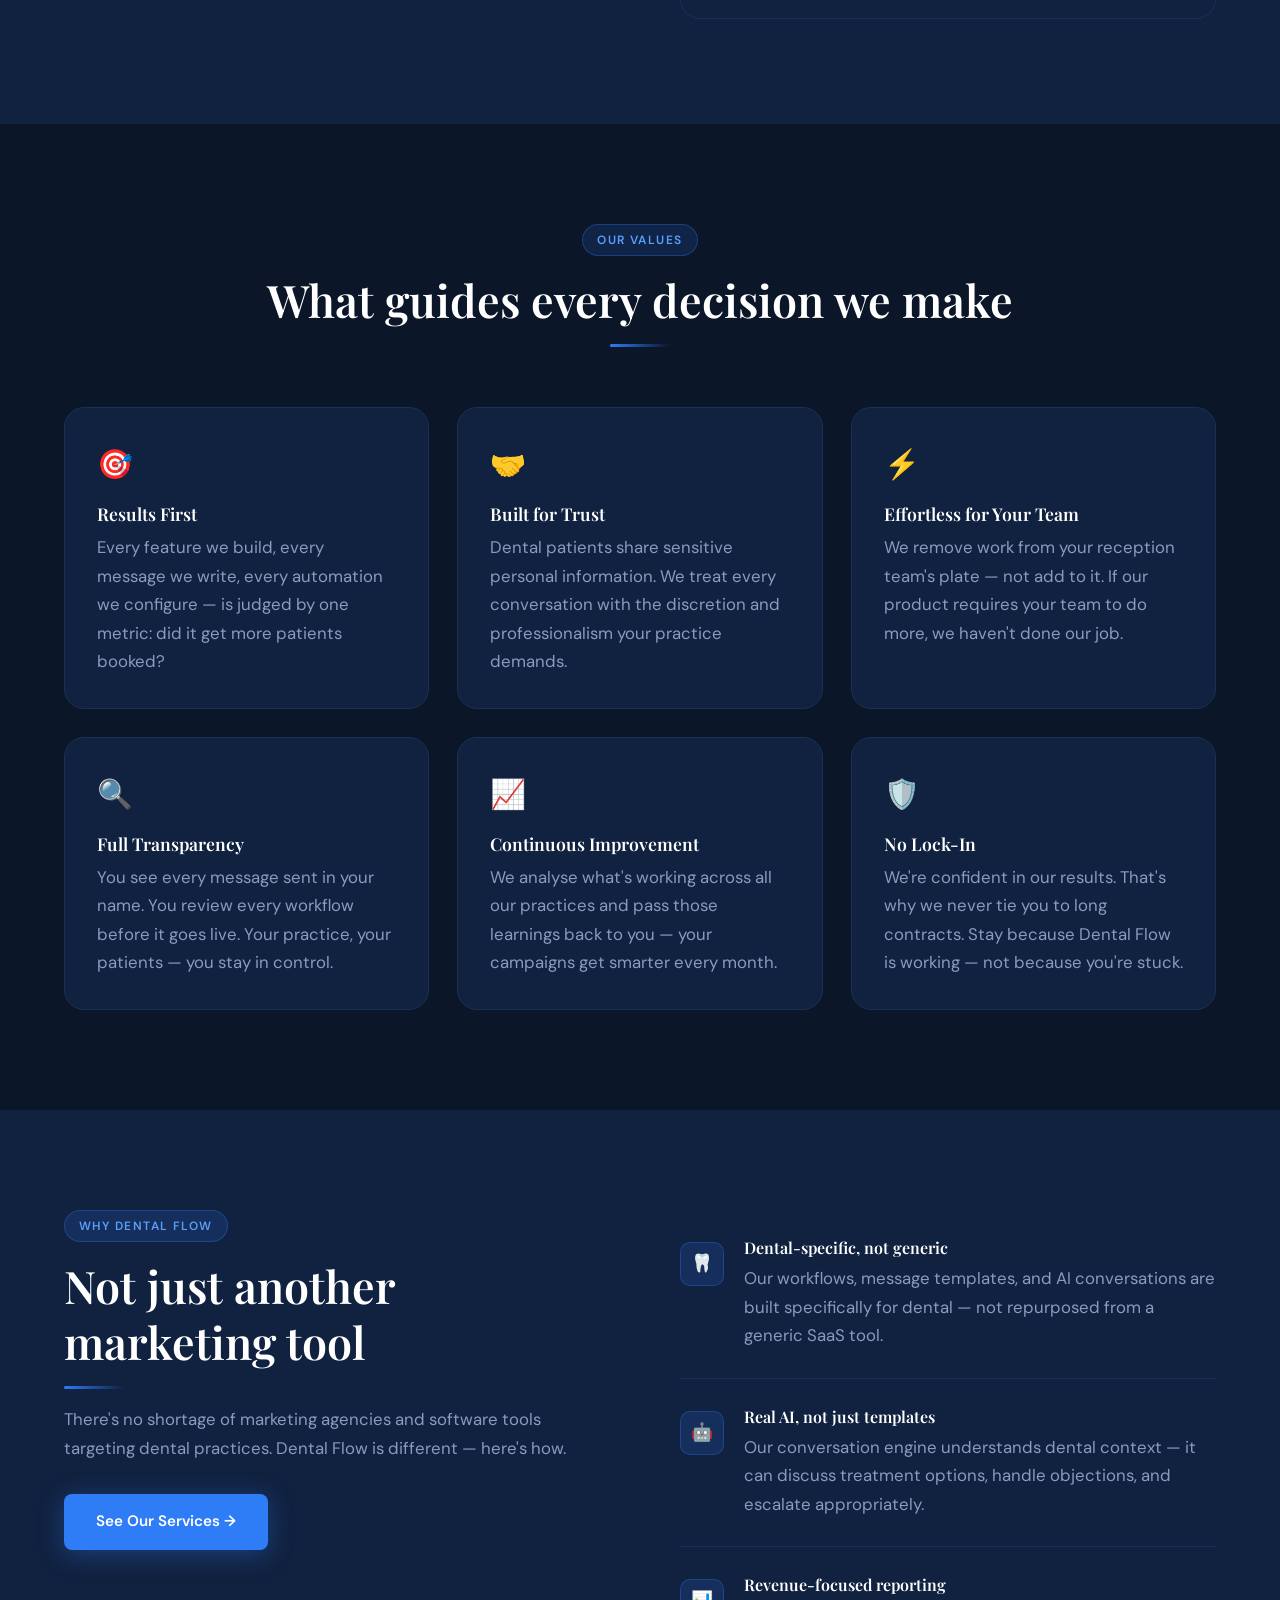
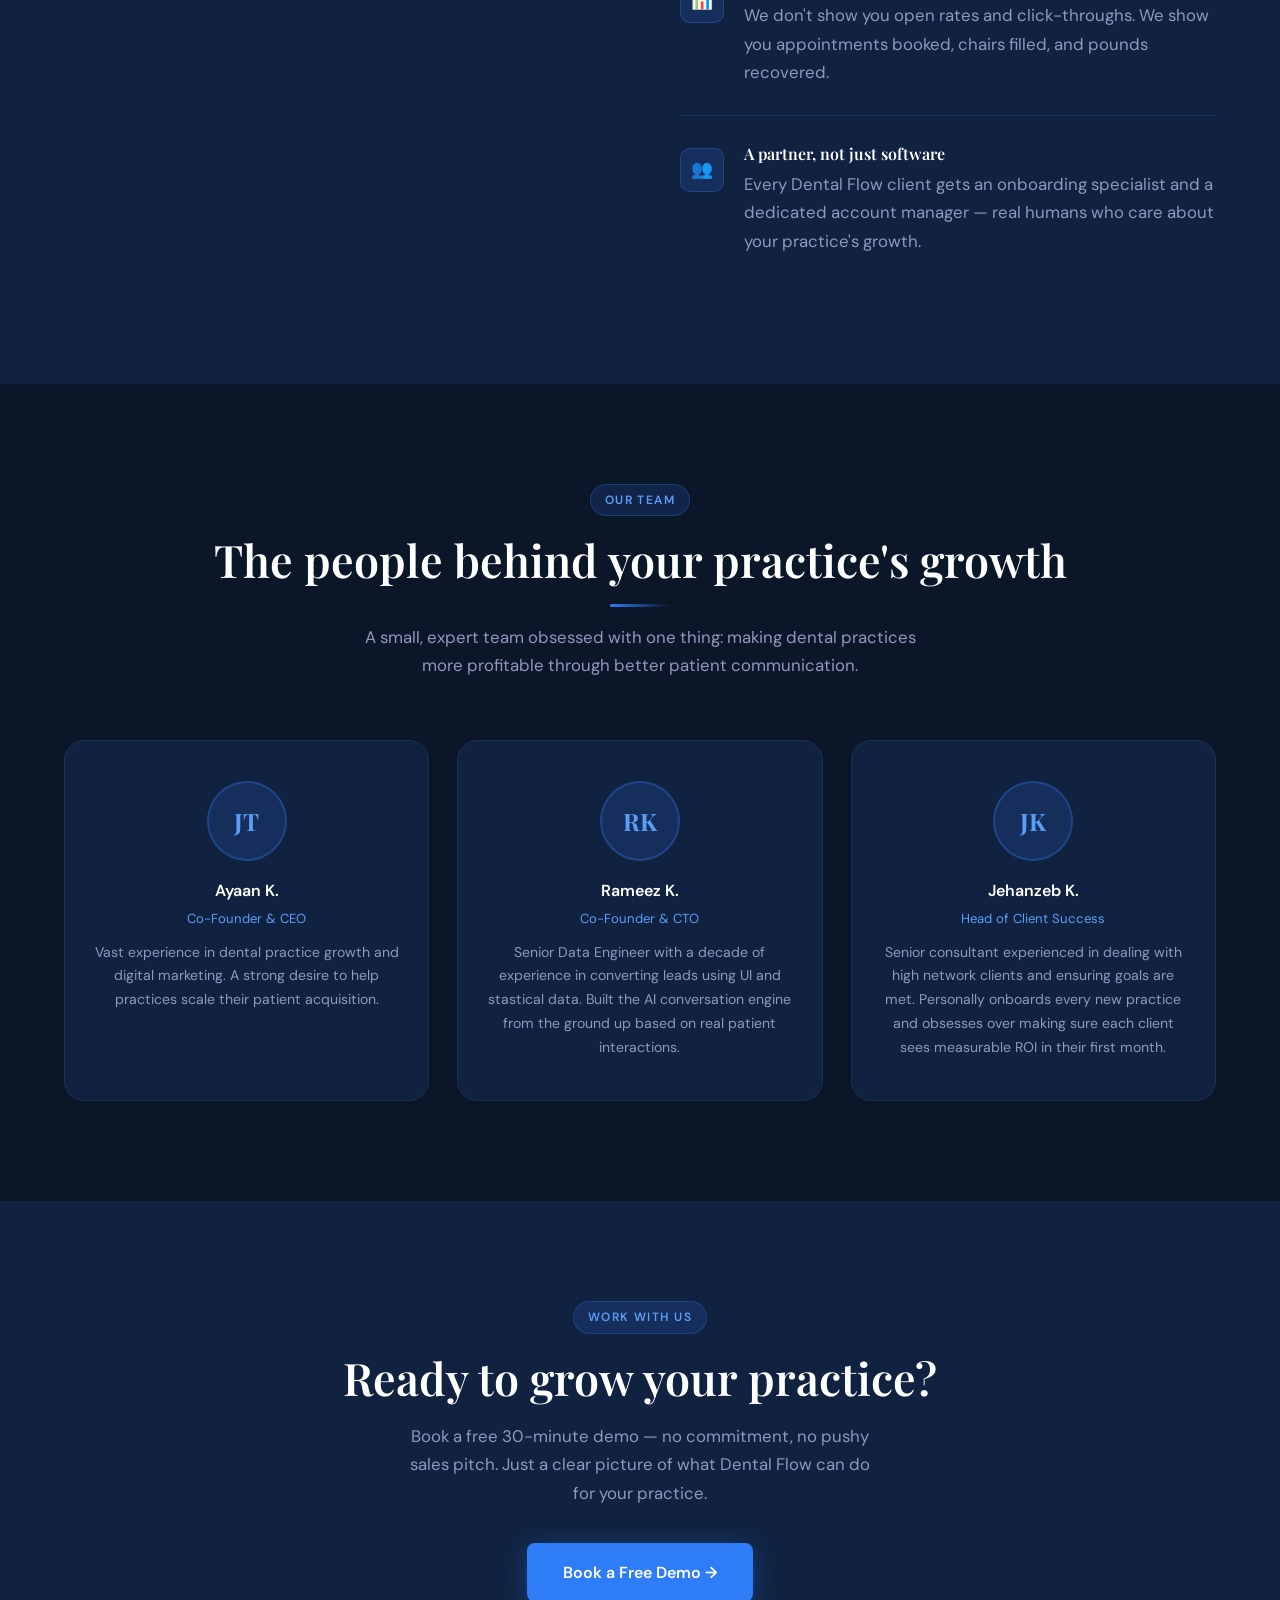
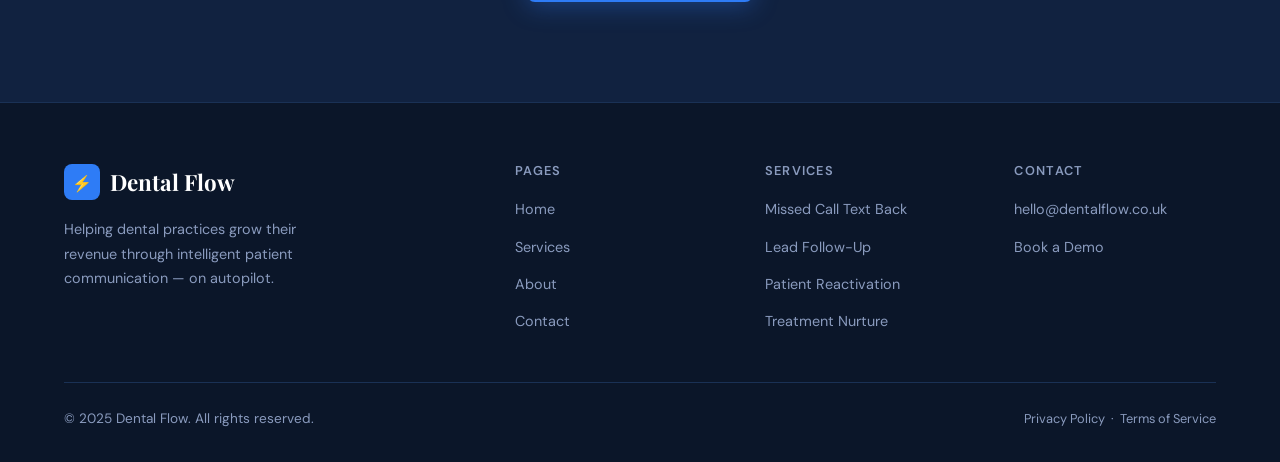
==== commit 385e5f0f: "Update about.html" ====
--- a/about.html
+++ b/about.html
@@ -582,7 +582,7 @@
           <p>The best practices aren't always the busiest. We built Dental Flow so that great clinics could stop leaving revenue on the table.</p>
           <div class="team-photo" style="width:52px;height:52px;font-size:1rem;margin:0 0 8px;">
             <!-- Replace with founder photo -->
-            JT
+            AK
           </div>
           <div class="team-name" style="font-size:0.95rem;">Ayaan K.</div>
           <div class="story-name">Co-founder, Dental Flow</div>
@@ -740,16 +740,16 @@
           <p>Vast experience in dental practice growth and digital marketing. A strong desire to help practices scale their patient acquisition.</p>
         </div>
         <div class="team-card" data-animate data-delay="2">
-          <div class="team-photo">AK</div>
+          <div class="team-photo">RK</div>
           <div class="team-name">Rameez K.</div>
           <div class="team-role">Co-Founder & CTO</div>
           <p>Senior Data Engineer with a decade of experience in converting leads using UI and stastical data. Built the AI conversation engine from the ground up based on real patient interactions.</p>
         </div>
         <div class="team-card" data-animate data-delay="3">
-          <div class="team-photo">ML</div>
+          <div class="team-photo">JK</div>
           <div class="team-name">Jehanzeb K.</div>
           <div class="team-role">Head of Client Success</div>
-          <p>Personally onboards every new practice and obsesses over making sure each client sees measurable ROI in their first month.</p>
+          <p>Senior consultant experienced in dealing with high network clients and ensuring goals are met. Personally onboards every new practice and obsesses over making sure each client sees measurable ROI in their first month.</p>
         </div>
       </div>
     </div>
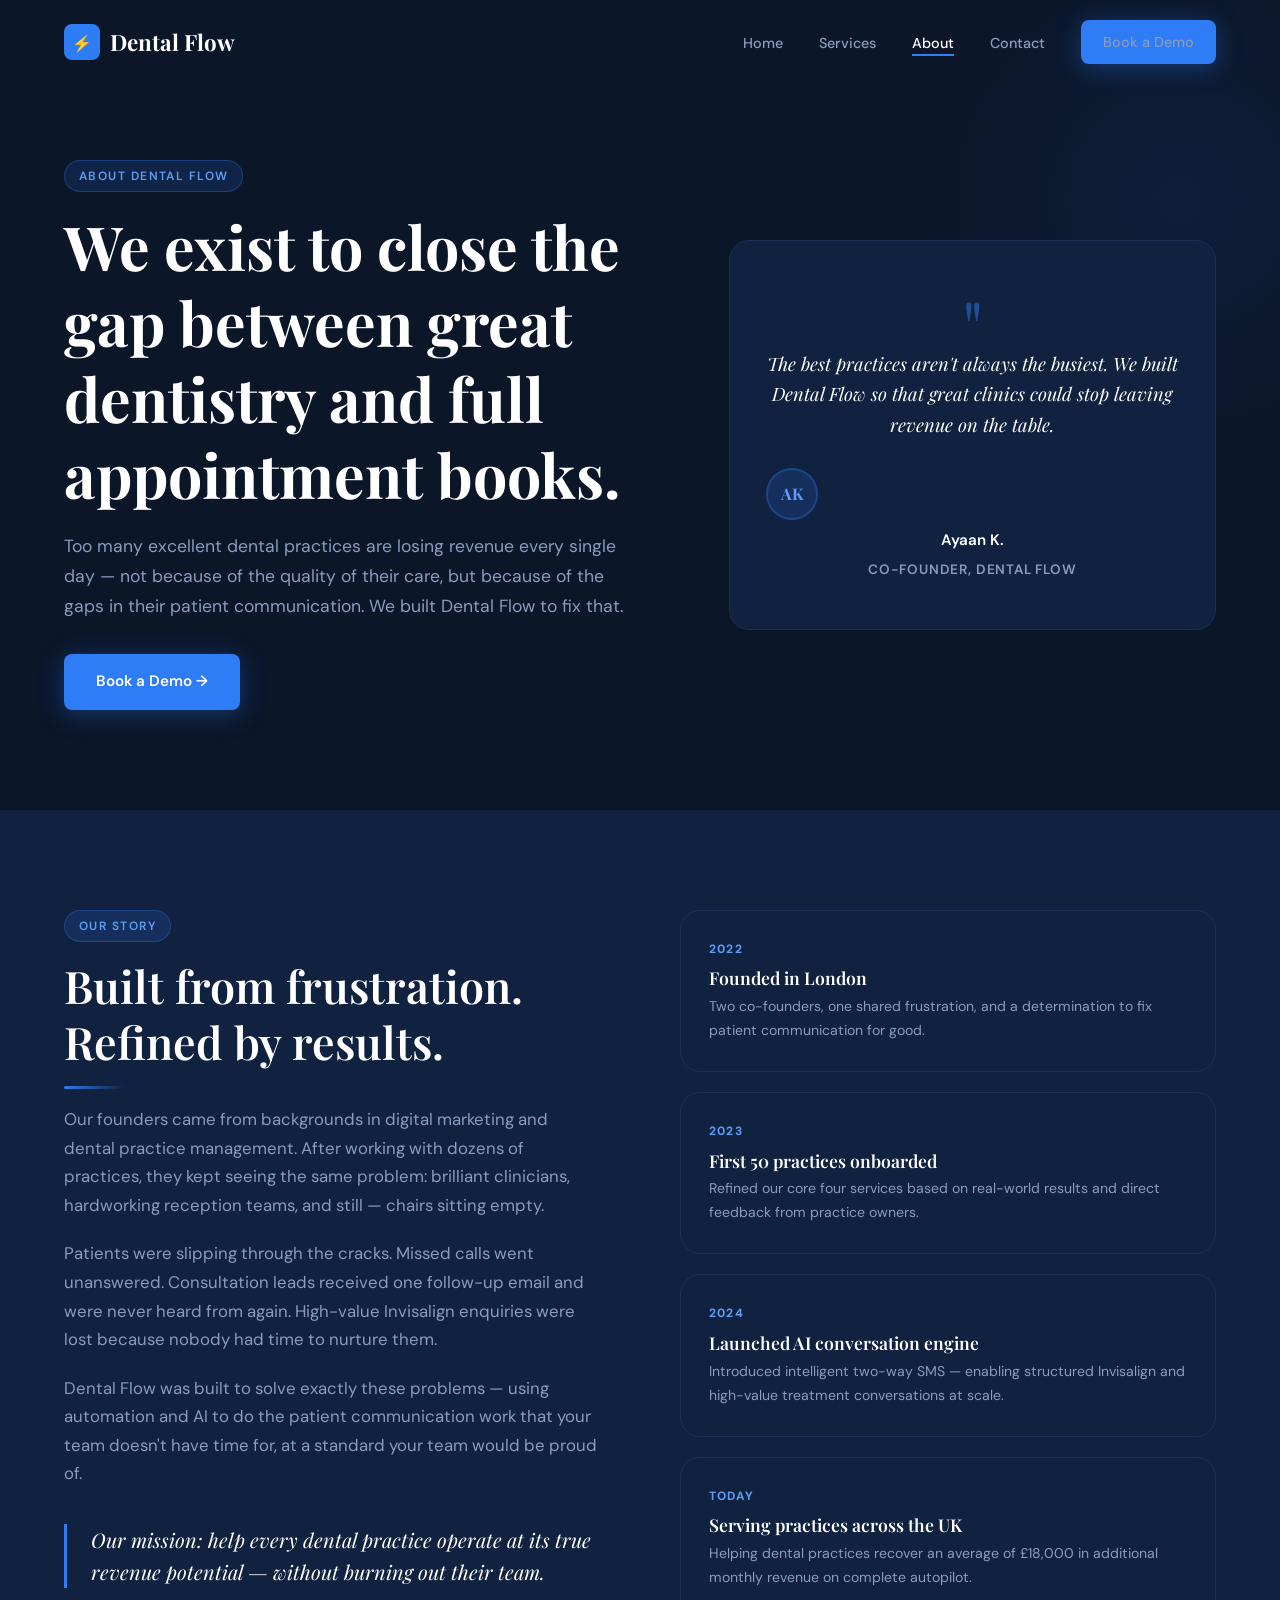
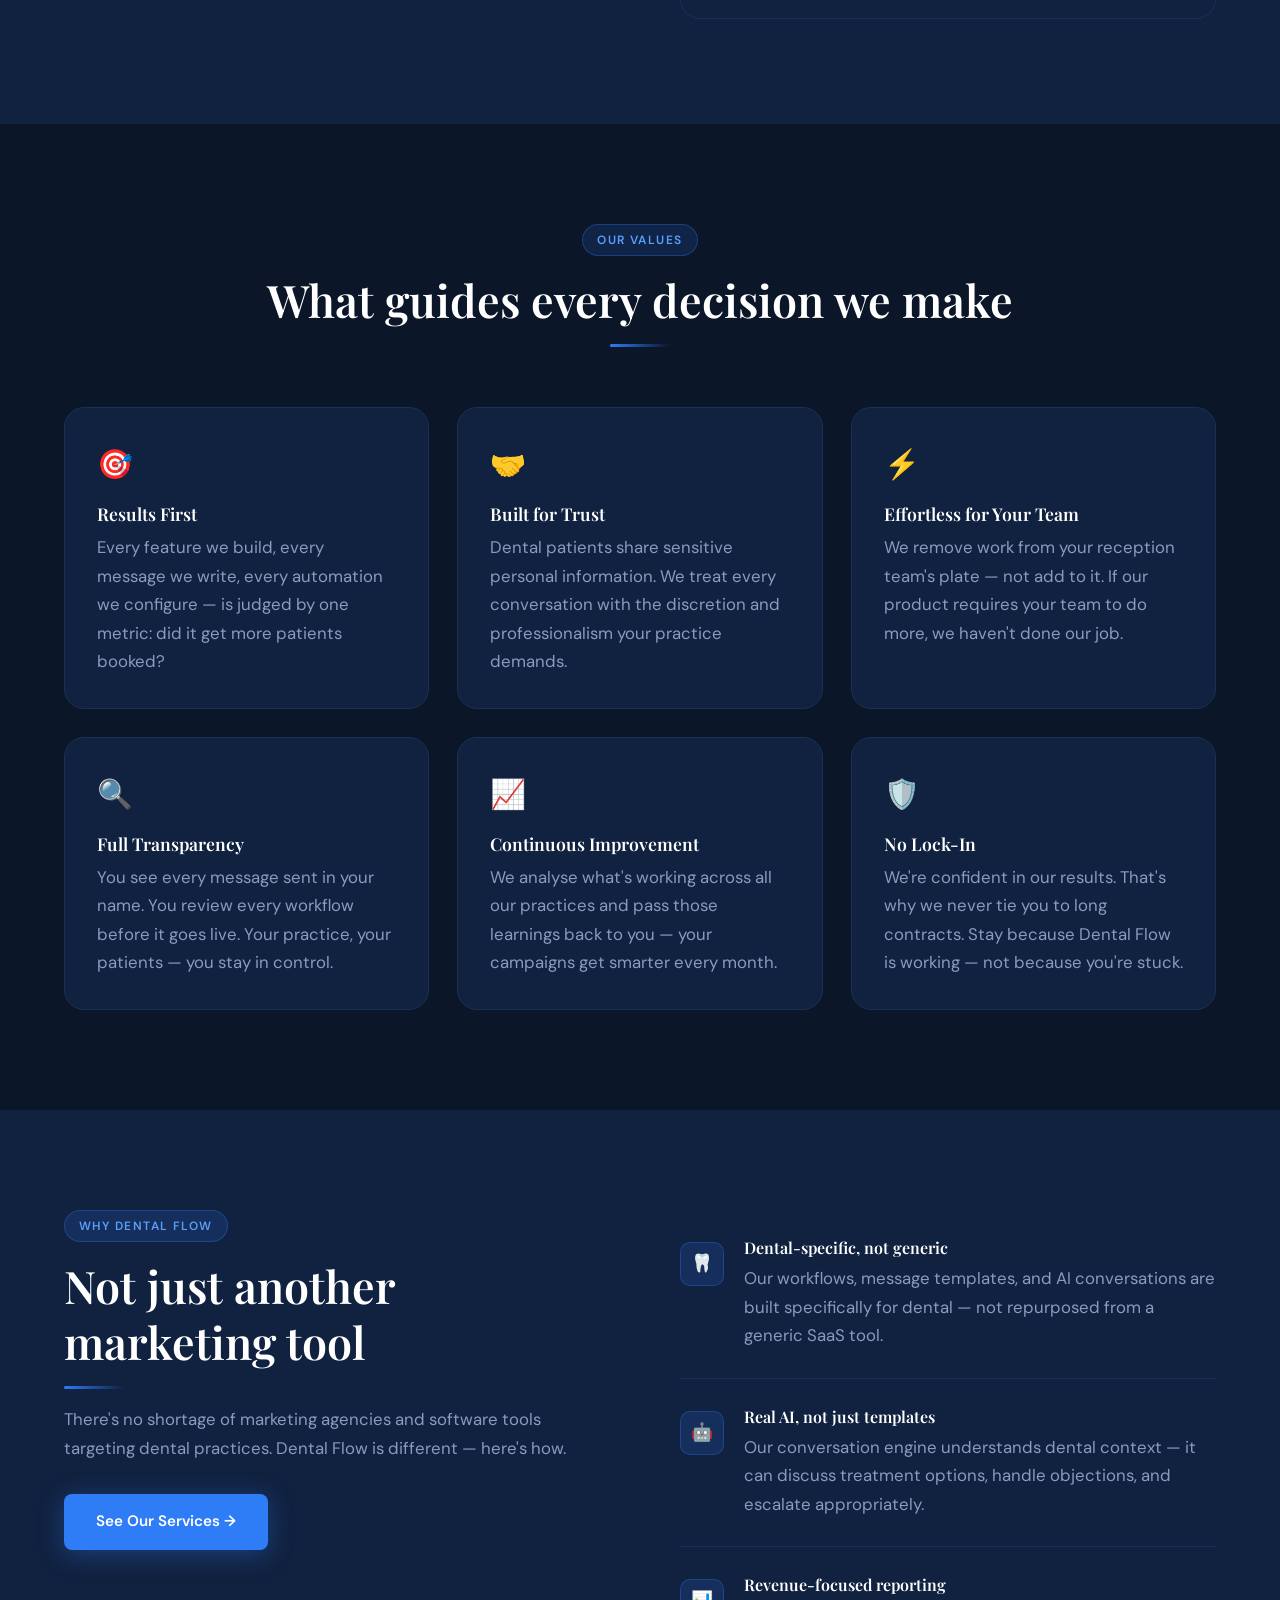
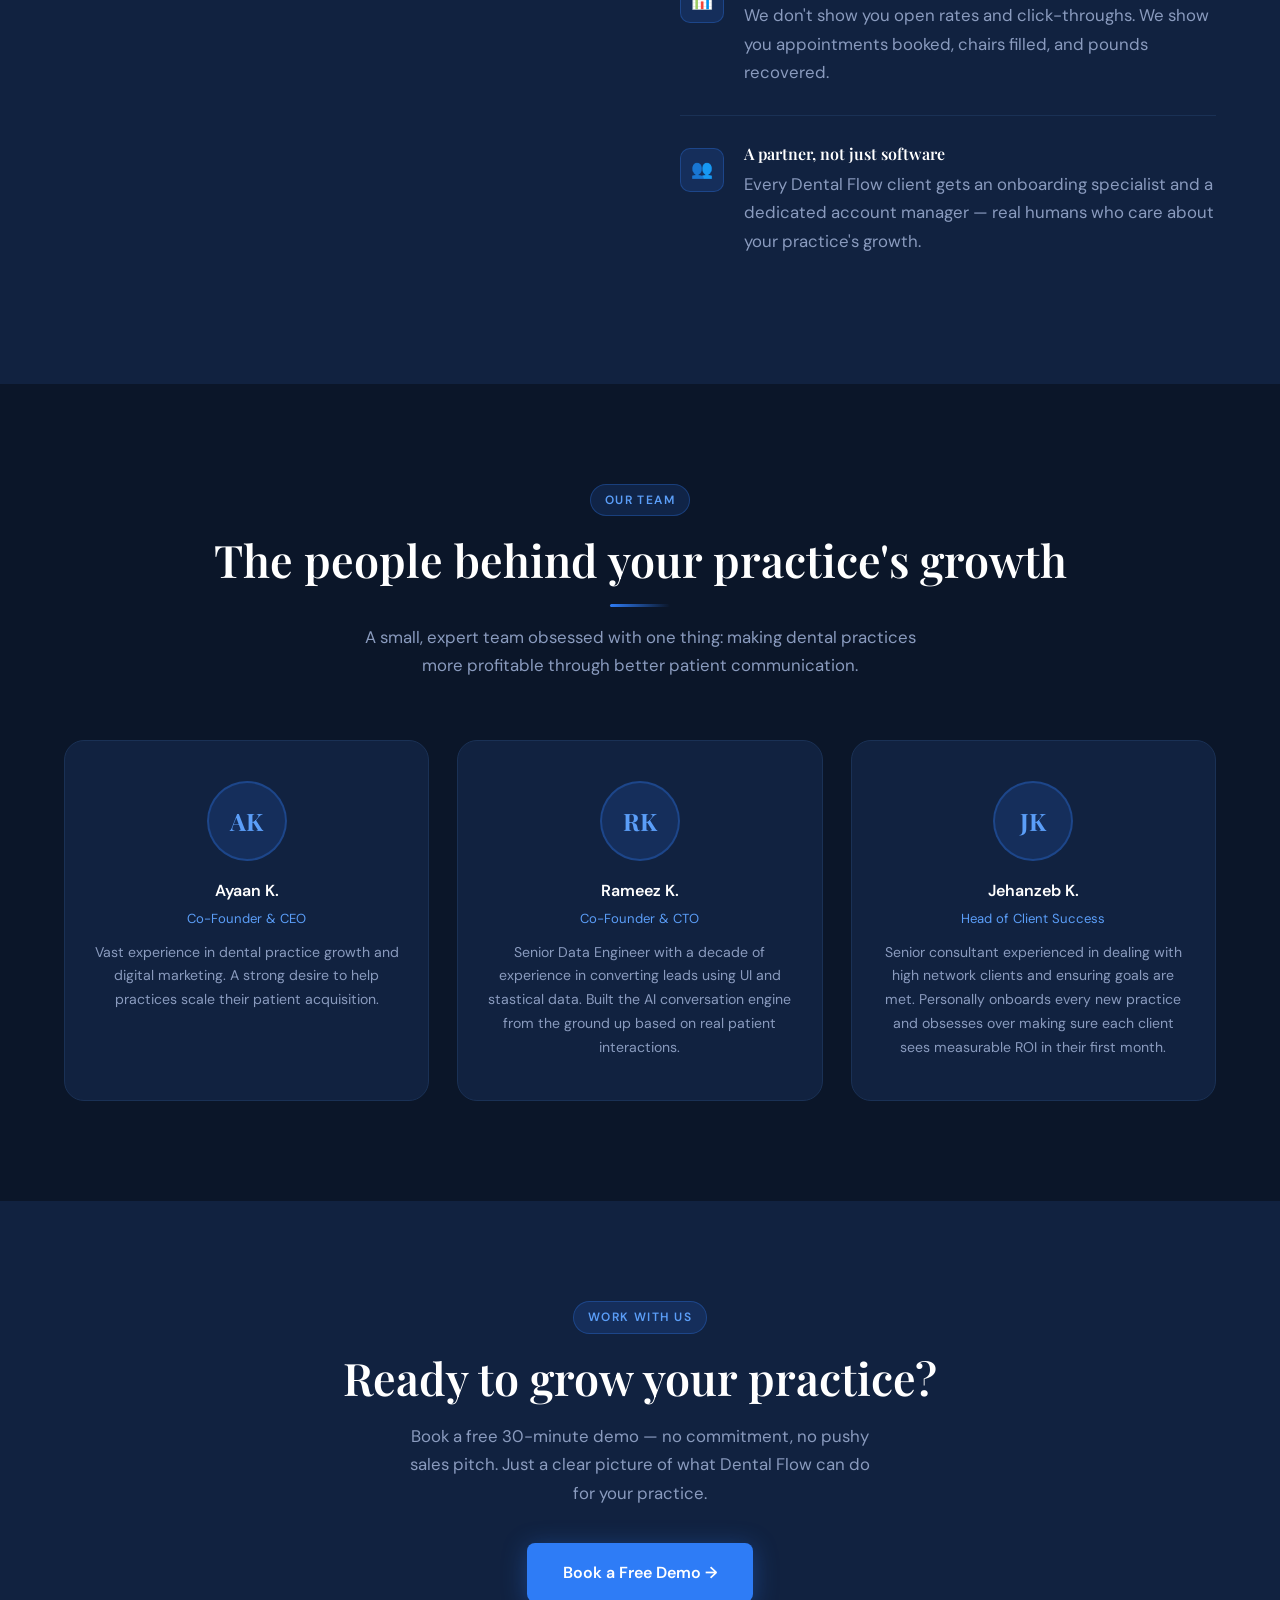
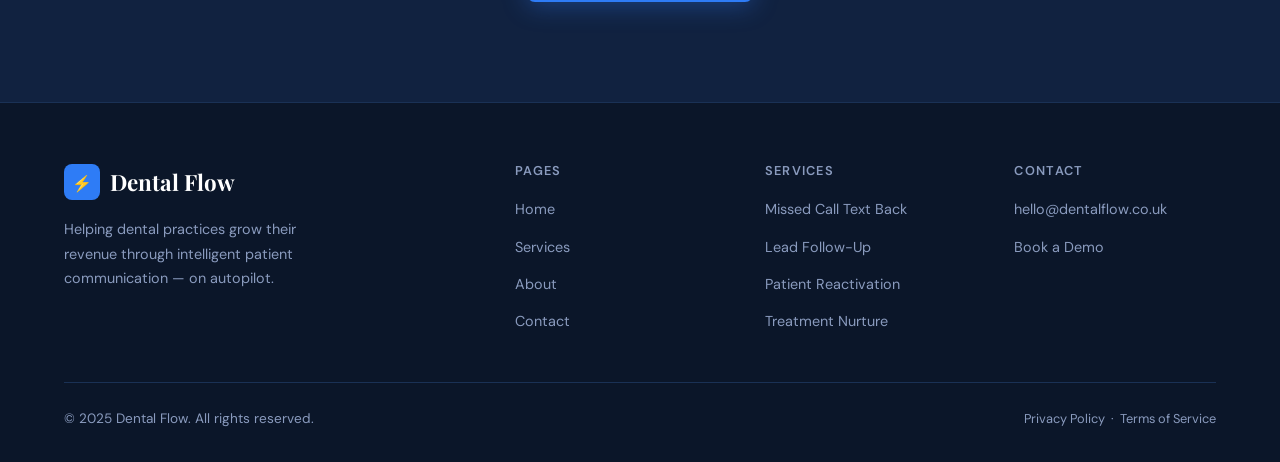
==== commit ca12326d: "Update about.html" ====
--- a/about.html
+++ b/about.html
@@ -734,7 +734,7 @@
       <div class="team-grid">
         <div class="team-card" data-animate data-delay="1">
           <!-- Replace .team-photo div with <img src="images/james.jpg" ...> for real photos -->
-          <div class="team-photo">JT</div>
+          <div class="team-photo">AK</div>
           <div class="team-name">Ayaan K.</div>
           <div class="team-role">Co-Founder & CEO</div>
           <p>Vast experience in dental practice growth and digital marketing. A strong desire to help practices scale their patient acquisition.</p>
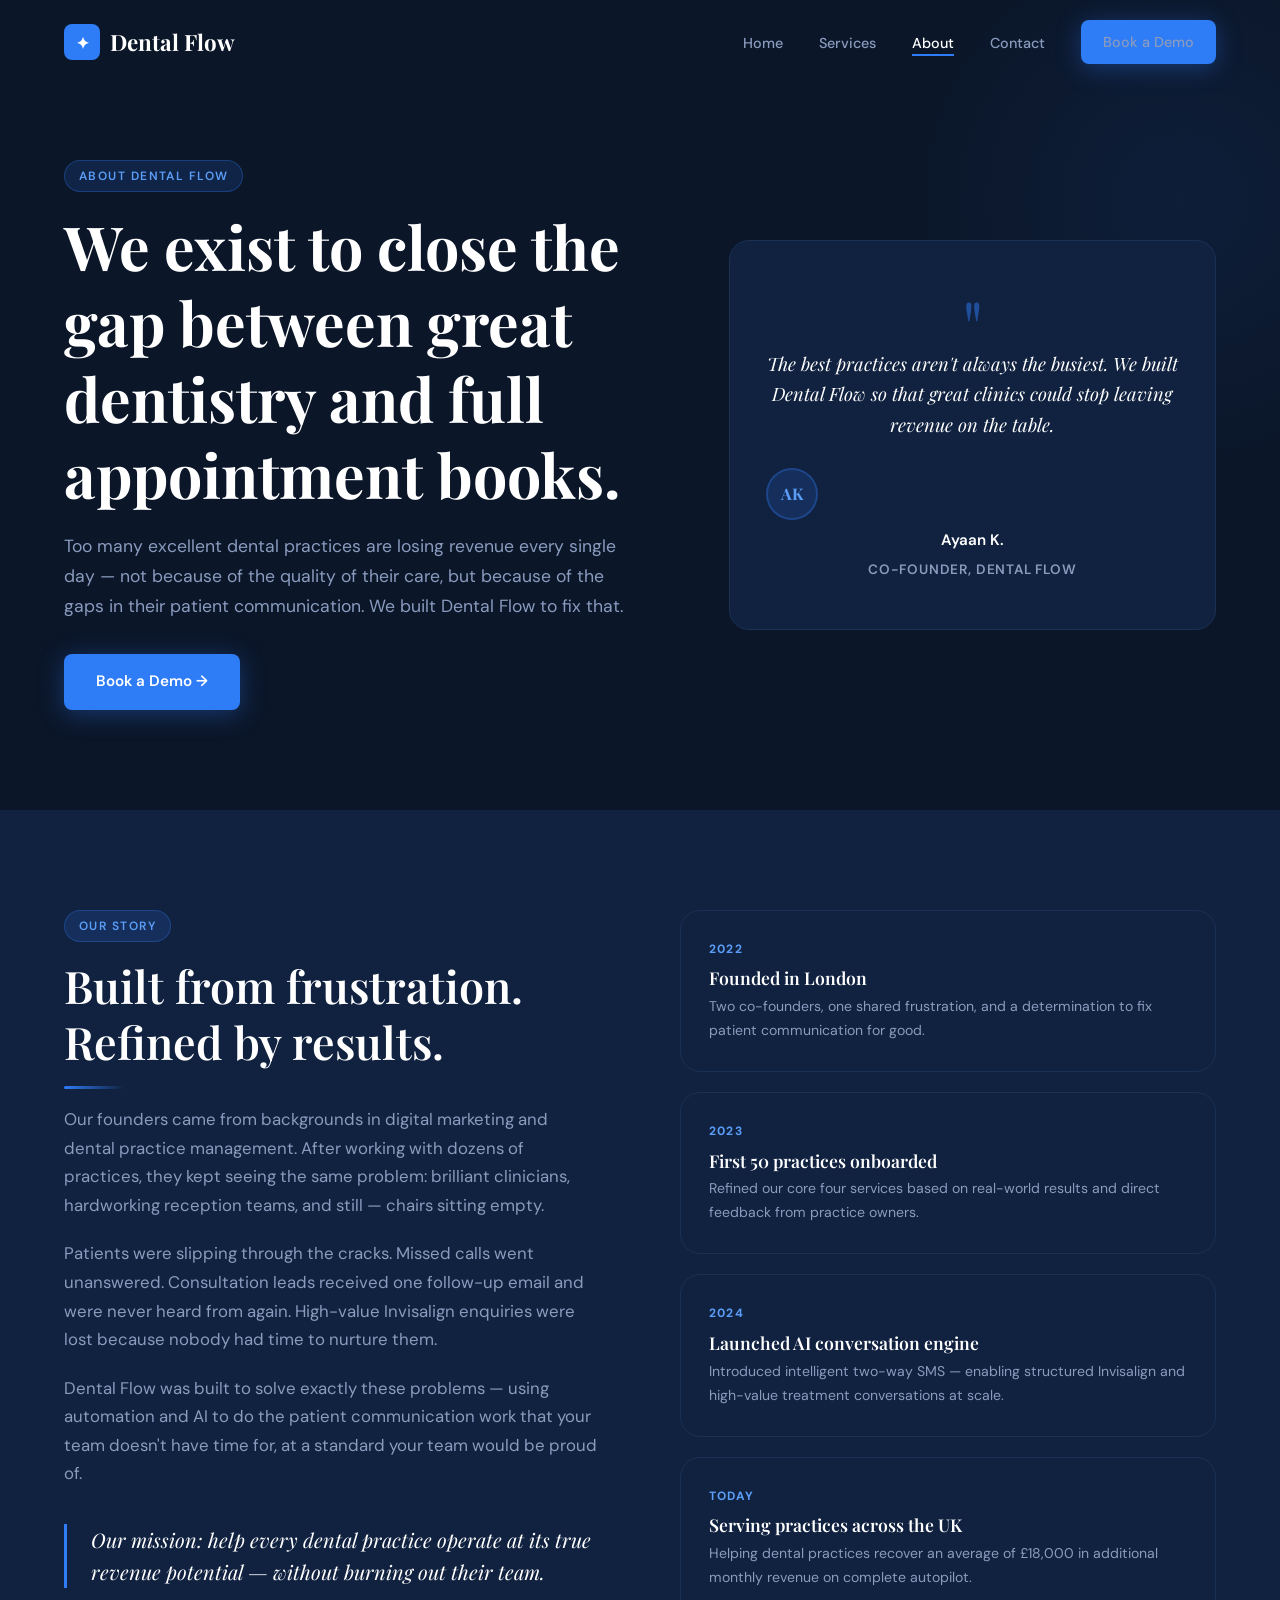
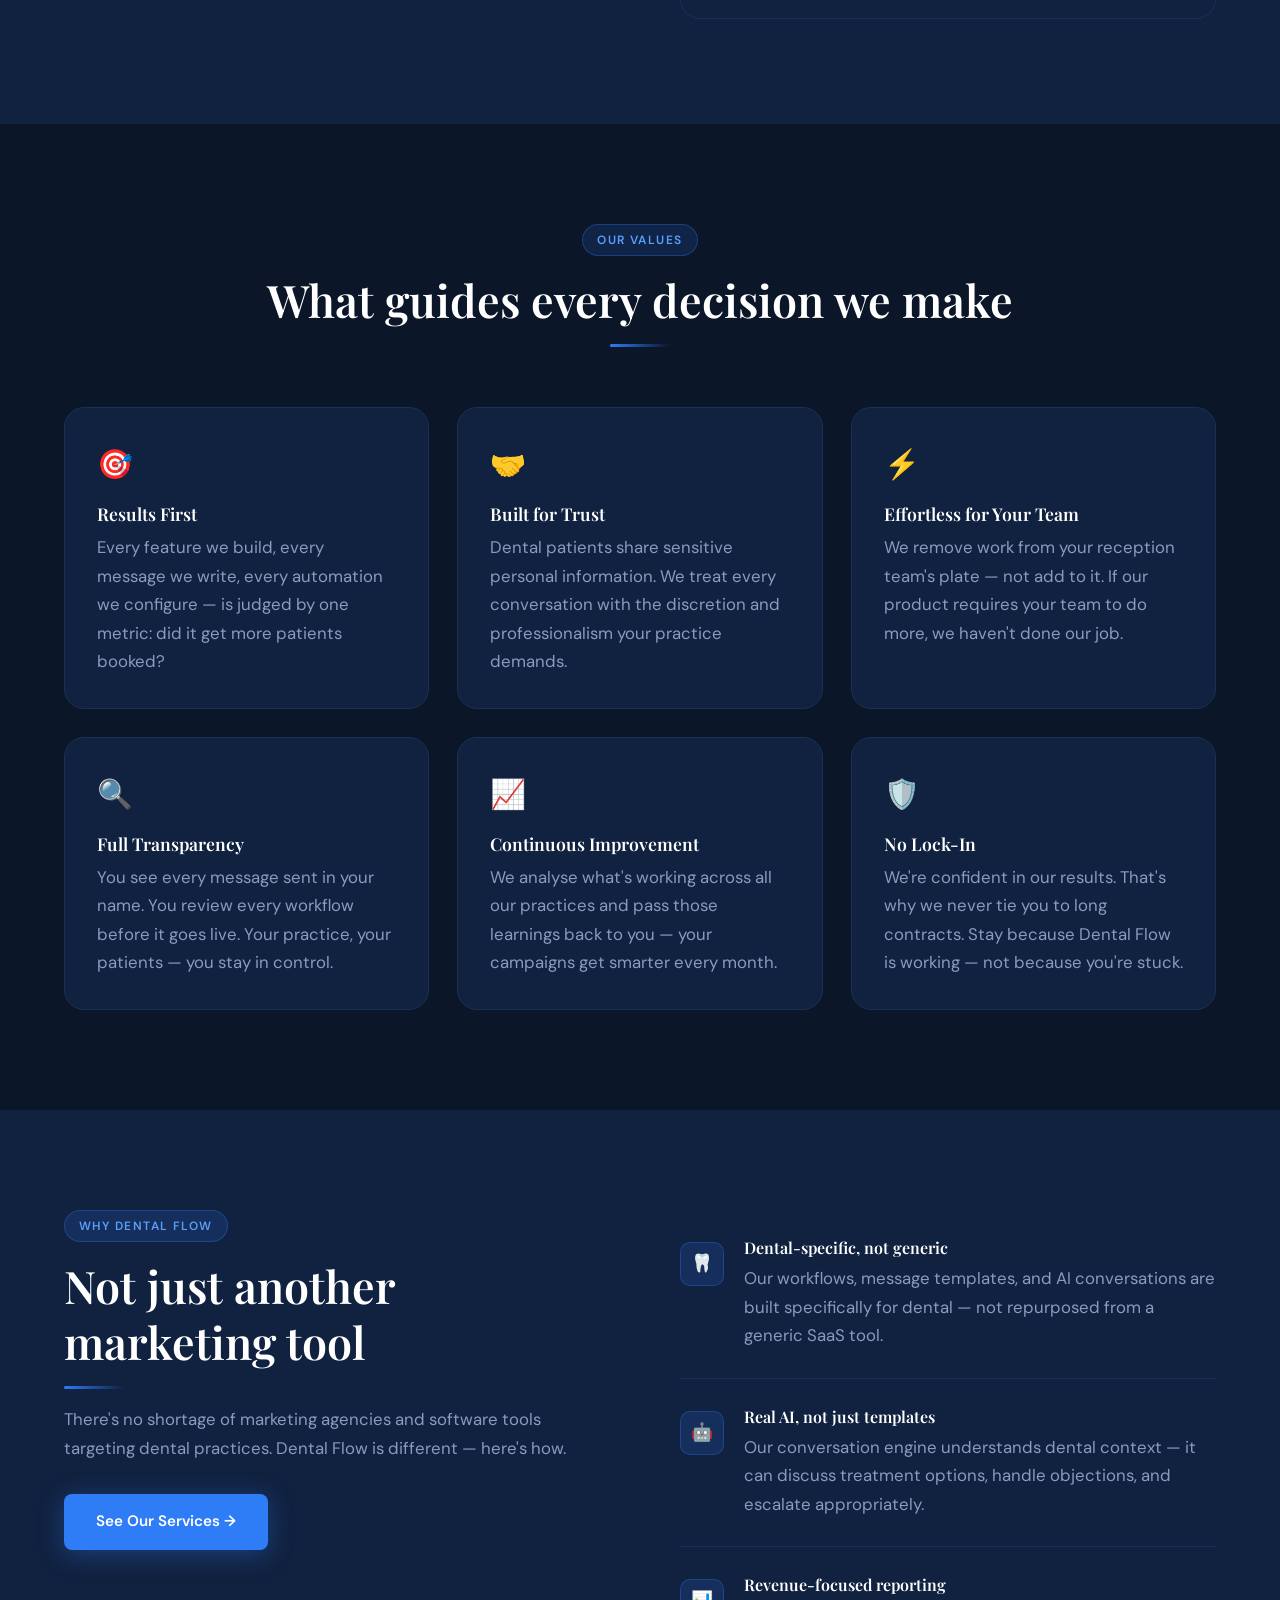
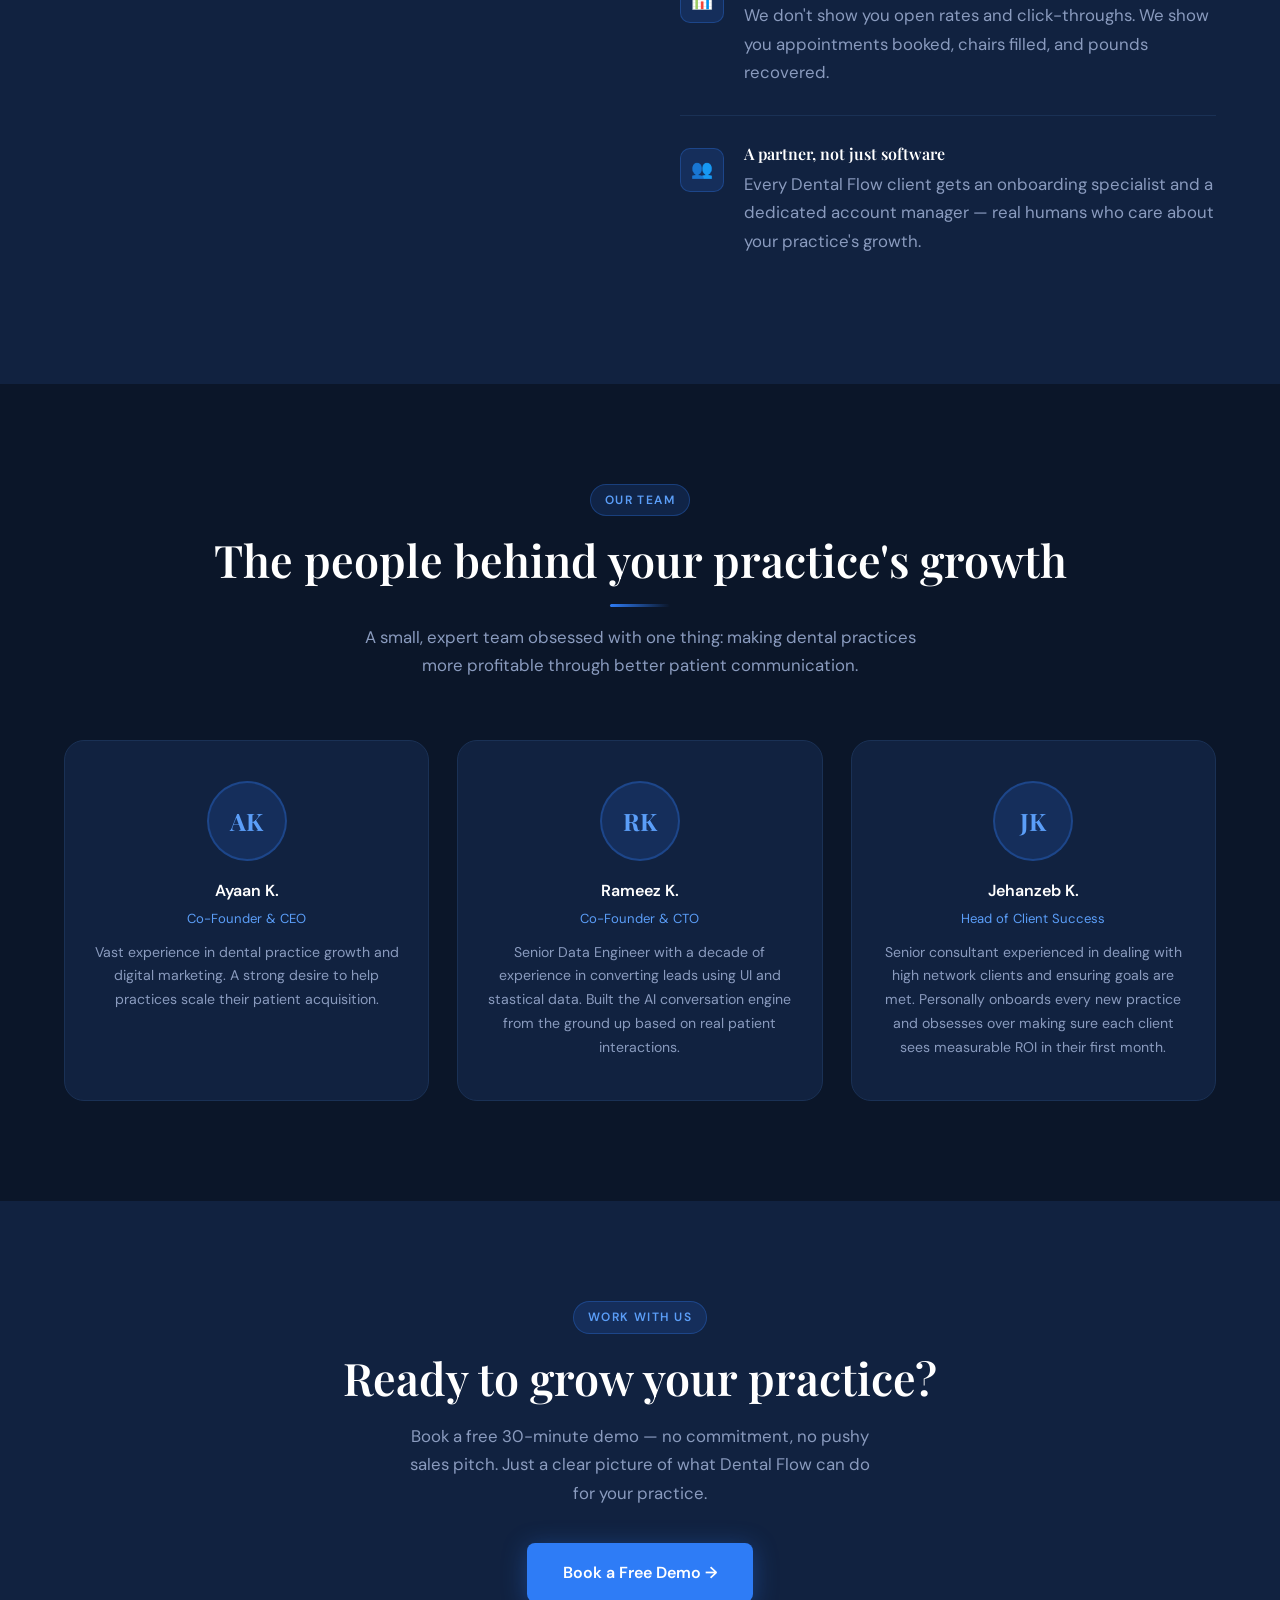
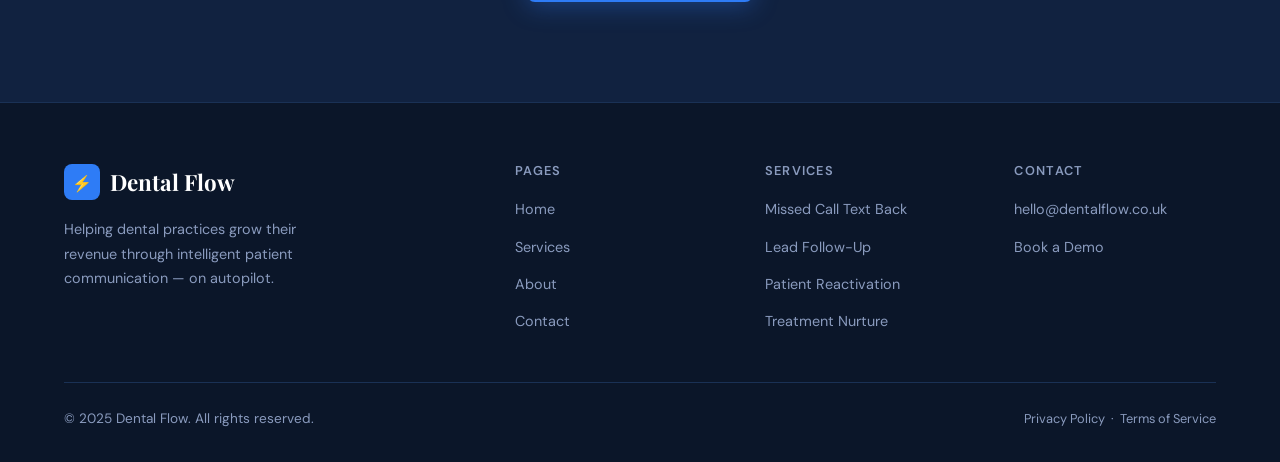
==== commit 41ecae48: "Update about.html" ====
--- a/about.html
+++ b/about.html
@@ -551,9 +551,9 @@
   <nav id="navbar">
     <div class="container nav-inner">
       <a href="index.html" class="logo">
-        <div class="logo-icon">⚡</div>
-        Dental Flow
-      </a>
+  <span class="logo-icon">✦</span>
+  <span>Dental Flow</span>
+</a>
       <ul class="nav-links" id="nav-links">
         <li><a href="index.html">Home</a></li>
         <li><a href="services.html">Services</a></li>
